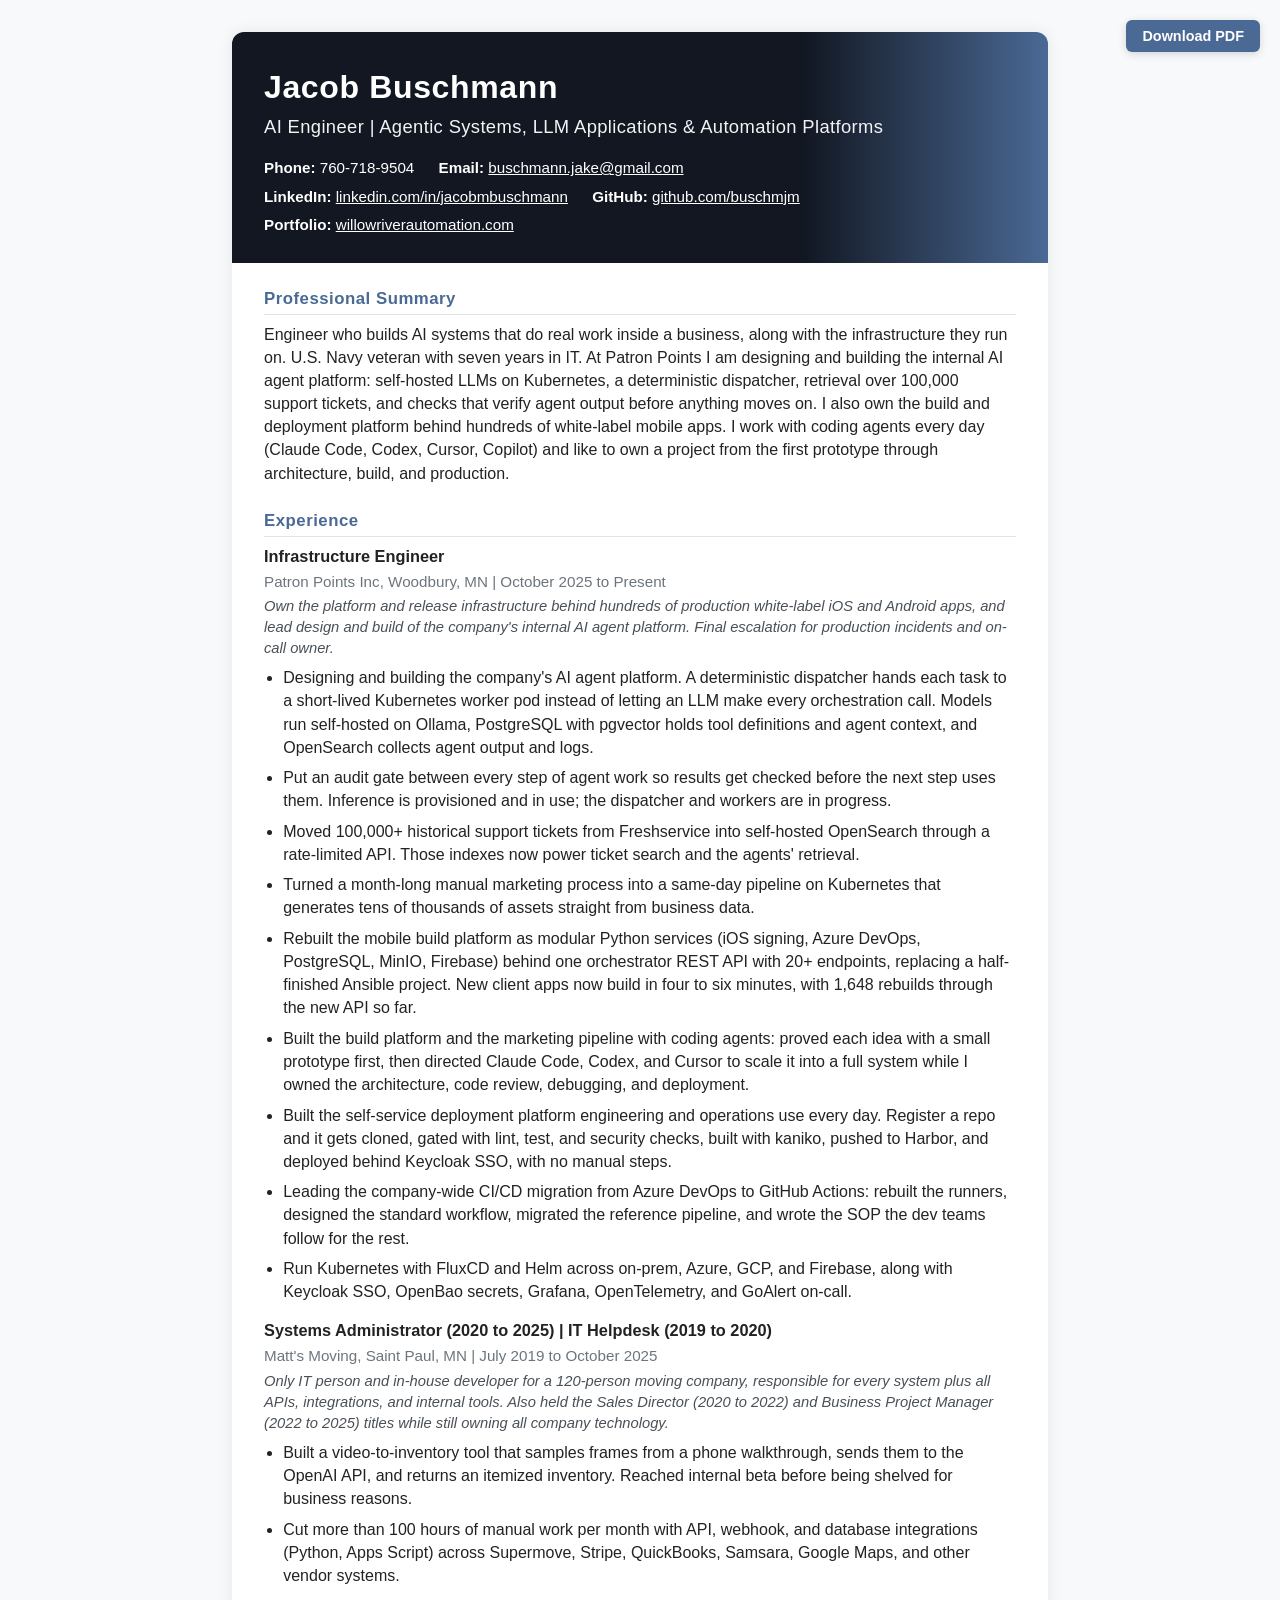
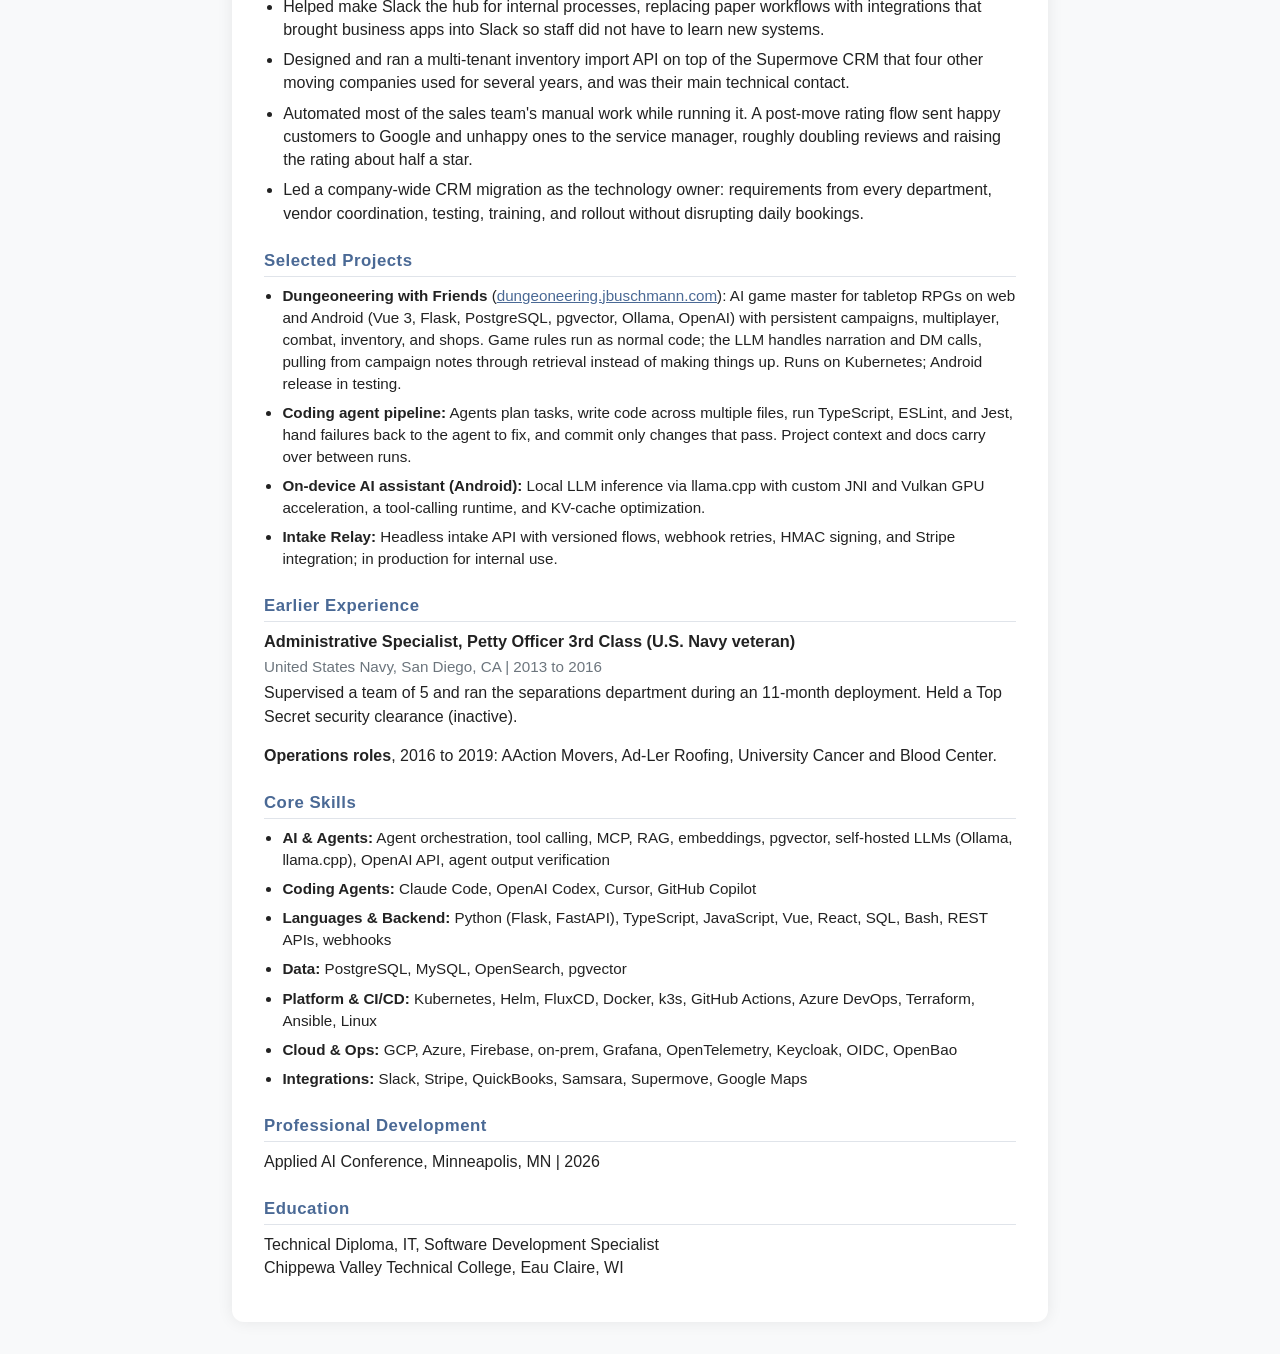
==== ai-engineering.html @ e33ad8b8 "Add 2026 Applied AI Conference to AI resume" ====
<!DOCTYPE html>
<html lang="en">
<head>
  <meta charset="UTF-8">
  <meta name="viewport" content="width=device-width, initial-scale=1.0">
  <title>Jacob Buschmann - AI Engineering Resume</title>
  <link rel="stylesheet" href="resume.css?v=3">
</head>
<body data-resume="ai">
  <div class="print-actions">
    <button type="button" class="print-btn" id="print-menu-toggle" aria-expanded="false" aria-haspopup="true" aria-controls="print-menu">Download PDF</button>
    <div class="print-menu" id="print-menu" hidden role="menu" aria-labelledby="print-menu-toggle">
      <p class="print-menu-title">Save as PDF (ATS, single column)</p>
      <button type="button" class="print-menu-item" role="menuitem" data-download="devops"><strong>DevOps / Platform Engineer</strong><span>Kubernetes, GitOps, CI/CD, identity, and reliability first.</span></button>
      <button type="button" class="print-menu-item" role="menuitem" data-download="ai"><strong>AI Engineer</strong><span>This page. Agentic systems, AI automation, and AI platform work first.</span></button>
    </div>
  </div>
  <div class="resume-wrapper">
    <header class="resume-header">
      <h1>Jacob Buschmann</h1>
      <h2>AI Engineer | Agentic Systems, LLM Applications &amp; Automation Platforms</h2>
      <div class="contact">
        <span><strong>Phone:</strong> 760-718-9504</span>
        <span><strong>Email:</strong> <a href="mailto:buschmann.jake@gmail.com">buschmann.jake@gmail.com</a></span>
        <span><strong>LinkedIn:</strong> <a href="https://www.linkedin.com/in/jacobmbuschmann">linkedin.com/in/jacobmbuschmann</a></span>
        <span><strong>GitHub:</strong> <a href="https://github.com/buschmjm">github.com/buschmjm</a></span>
        <span><strong>Portfolio:</strong> <a href="https://willowriverautomation.com">willowriverautomation.com</a></span>
      </div>
    </header>
    <div class="resume-content">
      <h4 class="section-title">Professional Summary</h4>
      <p>Engineer who builds AI systems that do real work inside a business, along with the infrastructure they run on. U.S. Navy veteran with seven years in IT. At Patron Points I am designing and building the internal AI agent platform: self-hosted LLMs on Kubernetes, a deterministic dispatcher, retrieval over 100,000 support tickets, and checks that verify agent output before anything moves on. I also own the build and deployment platform behind hundreds of white-label mobile apps. I work with coding agents every day (Claude Code, Codex, Cursor, Copilot) and like to own a project from the first prototype through architecture, build, and production.</p>
      <h4 class="section-title">Experience</h4>
      <div class="job-block">
        <p class="job-title">Infrastructure Engineer</p>
        <p class="job-meta">Patron Points Inc, Woodbury, MN | October 2025 to Present</p>
        <p class="job-scope">Own the platform and release infrastructure behind hundreds of production white-label iOS and Android apps, and lead design and build of the company's internal AI agent platform. Final escalation for production incidents and on-call owner.</p>
        <ul>
          <li>Designing and building the company's AI agent platform. A deterministic dispatcher hands each task to a short-lived Kubernetes worker pod instead of letting an LLM make every orchestration call. Models run self-hosted on Ollama, PostgreSQL with pgvector holds tool definitions and agent context, and OpenSearch collects agent output and logs.</li>
          <li>Put an audit gate between every step of agent work so results get checked before the next step uses them. Inference is provisioned and in use; the dispatcher and workers are in progress.</li>
          <li>Moved 100,000+ historical support tickets from Freshservice into self-hosted OpenSearch through a rate-limited API. Those indexes now power ticket search and the agents' retrieval.</li>
          <li>Turned a month-long manual marketing process into a same-day pipeline on Kubernetes that generates tens of thousands of assets straight from business data.</li>
          <li>Rebuilt the mobile build platform as modular Python services (iOS signing, Azure DevOps, PostgreSQL, MinIO, Firebase) behind one orchestrator REST API with 20+ endpoints, replacing a half-finished Ansible project. New client apps now build in four to six minutes, with 1,648 rebuilds through the new API so far.</li>
          <li>Built the build platform and the marketing pipeline with coding agents: proved each idea with a small prototype first, then directed Claude Code, Codex, and Cursor to scale it into a full system while I owned the architecture, code review, debugging, and deployment.</li>
          <li>Built the self-service deployment platform engineering and operations use every day. Register a repo and it gets cloned, gated with lint, test, and security checks, built with kaniko, pushed to Harbor, and deployed behind Keycloak SSO, with no manual steps.</li>
          <li>Leading the company-wide CI/CD migration from Azure DevOps to GitHub Actions: rebuilt the runners, designed the standard workflow, migrated the reference pipeline, and wrote the SOP the dev teams follow for the rest.</li>
          <li>Run Kubernetes with FluxCD and Helm across on-prem, Azure, GCP, and Firebase, along with Keycloak SSO, OpenBao secrets, Grafana, OpenTelemetry, and GoAlert on-call.</li>
        </ul>
      </div>
      <div class="job-block">
        <p class="job-title">Systems Administrator (2020 to 2025) | IT Helpdesk (2019 to 2020)</p>
        <p class="job-meta">Matt's Moving, Saint Paul, MN | July 2019 to October 2025</p>
        <p class="job-scope">Only IT person and in-house developer for a 120-person moving company, responsible for every system plus all APIs, integrations, and internal tools. Also held the Sales Director (2020 to 2022) and Business Project Manager (2022 to 2025) titles while still owning all company technology.</p>
        <ul>
          <li>Built a video-to-inventory tool that samples frames from a phone walkthrough, sends them to the OpenAI API, and returns an itemized inventory. Reached internal beta before being shelved for business reasons.</li>
          <li>Cut more than 100 hours of manual work per month with API, webhook, and database integrations (Python, Apps Script) across Supermove, Stripe, QuickBooks, Samsara, Google Maps, and other vendor systems.</li>
          <li>Helped make Slack the hub for internal processes, replacing paper workflows with integrations that brought business apps into Slack so staff did not have to learn new systems.</li>
          <li>Designed and ran a multi-tenant inventory import API on top of the Supermove CRM that four other moving companies used for several years, and was their main technical contact.</li>
          <li>Automated most of the sales team's manual work while running it. A post-move rating flow sent happy customers to Google and unhappy ones to the service manager, roughly doubling reviews and raising the rating about half a star.</li>
          <li>Led a company-wide CRM migration as the technology owner: requirements from every department, vendor coordination, testing, training, and rollout without disrupting daily bookings.</li>
        </ul>
      </div>
      <h4 class="section-title">Selected Projects</h4>
      <ul class="skills-list">
        <li><strong>Dungeoneering with Friends</strong> (<a href="https://dungeoneering.jbuschmann.com">dungeoneering.jbuschmann.com</a>): AI game master for tabletop RPGs on web and Android (Vue 3, Flask, PostgreSQL, pgvector, Ollama, OpenAI) with persistent campaigns, multiplayer, combat, inventory, and shops. Game rules run as normal code; the LLM handles narration and DM calls, pulling from campaign notes through retrieval instead of making things up. Runs on Kubernetes; Android release in testing.</li>
        <li><strong>Coding agent pipeline:</strong> Agents plan tasks, write code across multiple files, run TypeScript, ESLint, and Jest, hand failures back to the agent to fix, and commit only changes that pass. Project context and docs carry over between runs.</li>
        <li><strong>On-device AI assistant (Android):</strong> Local LLM inference via llama.cpp with custom JNI and Vulkan GPU acceleration, a tool-calling runtime, and KV-cache optimization.</li>
        <li><strong>Intake Relay:</strong> Headless intake API with versioned flows, webhook retries, HMAC signing, and Stripe integration; in production for internal use.</li>
      </ul>
      <h4 class="section-title">Earlier Experience</h4>
      <div class="job-block">
        <p class="job-title">Administrative Specialist, Petty Officer 3rd Class (U.S. Navy veteran)</p>
        <p class="job-meta">United States Navy, San Diego, CA | 2013 to 2016</p>
        <p>Supervised a team of 5 and ran the separations department during an 11-month deployment. Held a Top Secret security clearance (inactive).</p>
      </div>
      <p><strong>Operations roles</strong>, 2016 to 2019: AAction Movers, Ad-Ler Roofing, University Cancer and Blood Center.</p>
      <h4 class="section-title">Core Skills</h4>
      <ul class="skills-list">
        <li><strong>AI &amp; Agents:</strong> Agent orchestration, tool calling, MCP, RAG, embeddings, pgvector, self-hosted LLMs (Ollama, llama.cpp), OpenAI API, agent output verification</li>
        <li><strong>Coding Agents:</strong> Claude Code, OpenAI Codex, Cursor, GitHub Copilot</li>
        <li><strong>Languages &amp; Backend:</strong> Python (Flask, FastAPI), TypeScript, JavaScript, Vue, React, SQL, Bash, REST APIs, webhooks</li>
        <li><strong>Data:</strong> PostgreSQL, MySQL, OpenSearch, pgvector</li>
        <li><strong>Platform &amp; CI/CD:</strong> Kubernetes, Helm, FluxCD, Docker, k3s, GitHub Actions, Azure DevOps, Terraform, Ansible, Linux</li>
        <li><strong>Cloud &amp; Ops:</strong> GCP, Azure, Firebase, on-prem, Grafana, OpenTelemetry, Keycloak, OIDC, OpenBao</li>
        <li><strong>Integrations:</strong> Slack, Stripe, QuickBooks, Samsara, Supermove, Google Maps</li>
      </ul>
      <h4 class="section-title">Professional Development</h4>
      <p>Applied AI Conference, Minneapolis, MN | 2026</p>
      <h4 class="section-title">Education</h4>
      <p>Technical Diploma, IT, Software Development Specialist<br>Chippewa Valley Technical College, Eau Claire, WI</p>
    </div>
  </div>
  <script src="print.js?v=3"></script>
</body>
</html>
---- resume.css ----
/* Shared styles for the two single-column ATS resumes: index.html (DevOps) and ai-engineering.html */

:root {
  --accent: #4a6995;
  --text: #222;
  --muted: #6c757d;
  --border: #e0e4ea;
  --header-dark: #121722;
  --font-sans: "Segoe UI", Calibri, Arial, Helvetica, sans-serif;
}

*,
*::before,
*::after {
  box-sizing: border-box;
}

body {
  margin: 0;
  background-color: #f8f9fa;
  font-family: var(--font-sans);
  font-size: 1rem;
  line-height: 1.45;
  color: var(--text);
}

a {
  color: var(--accent);
}

a:hover {
  color: #3a5580;
}

p {
  margin: 0 0 0.65rem;
  orphans: 2;
  widows: 2;
}

ul {
  margin: 0 0 1rem;
  padding-left: 1.2rem;
}

.resume-wrapper {
  max-width: 8.5in;
  margin: 2rem auto;
  background: #fff;
  box-shadow: 0 0 16px rgba(0, 0, 0, 0.08);
  border-radius: 12px;
  overflow: hidden;
}

/* Header (screen) */
.resume-header {
  background: linear-gradient(90deg, var(--header-dark) 70%, var(--accent) 100%);
  color: #fff;
  padding: 2rem 2rem 1.35rem;
}

.resume-header h1 {
  margin: 0 0 0.2rem;
  font-size: 2rem;
  font-weight: 700;
  letter-spacing: 0.02em;
}

.resume-header h2 {
  margin: 0;
  font-size: 1.15rem;
  font-weight: 400;
  letter-spacing: 0.02em;
  opacity: 0.95;
}

.resume-header .contact {
  margin-top: 1rem;
  font-size: 0.95rem;
  line-height: 1.6;
}

.resume-header .contact span {
  display: inline-block;
  margin-right: 1.25rem;
  margin-bottom: 0.25rem;
}

.resume-header a {
  color: #fff;
  text-decoration: underline;
}

/* Single column body */
.resume-content {
  padding: 1.5rem 2rem 2rem;
}

/* Sections */
.section-title {
  color: var(--accent);
  font-size: 1.05rem;
  font-weight: 700;
  margin: 1.5rem 0 0.5rem;
  letter-spacing: 0.03em;
  border-bottom: 1.5px solid var(--border);
  padding-bottom: 0.15rem;
  break-after: avoid;
  page-break-after: avoid;
}

.resume-content > .section-title:first-child {
  margin-top: 0;
}

.skills-list {
  font-size: 0.95rem;
  margin-bottom: 1rem;
  padding-left: 1.15rem;
}

.skills-list li {
  margin-bottom: 0.35rem;
}

.resume-content li {
  margin-bottom: 0.45rem;
}

/* Long jobs may split across pages; single bullets and short blocks stay whole */
.job-block {
  margin-bottom: 1rem;
}

.job-block li,
.job-block p {
  break-inside: avoid;
  page-break-inside: avoid;
}

.job-title,
.job-meta,
.job-scope {
  break-after: avoid;
  page-break-after: avoid;
}

.job-title {
  font-weight: 600;
  font-size: 1.02rem;
  margin: 0;
}

.job-meta {
  color: var(--muted);
  font-size: 0.95rem;
  margin: 0.15rem 0 0.2rem;
}

.job-scope {
  color: #495057;
  font-size: 0.92rem;
  font-style: italic;
  margin: 0 0 0.4rem;
}

/* Download button + menu */
.print-actions {
  position: fixed;
  top: 1.25rem;
  right: 1.25rem;
  z-index: 9999;
  display: flex;
  flex-direction: column;
  align-items: flex-end;
}

.print-btn {
  font-family: var(--font-sans);
  font-size: 0.9rem;
  font-weight: 600;
  padding: 0.5rem 1rem;
  border: none;
  border-radius: 6px;
  cursor: pointer;
  background: var(--accent);
  color: #fff;
  box-shadow: 0 2px 8px rgba(0, 0, 0, 0.15);
}

.print-btn:hover {
  background: #3a5580;
}

.print-menu {
  margin-top: 0.5rem;
  min-width: 17rem;
  max-width: 20rem;
  padding: 0.5rem;
  background: #fff;
  border: 1px solid var(--border);
  border-radius: 8px;
  box-shadow: 0 8px 24px rgba(0, 0, 0, 0.12);
}

.print-menu[hidden] {
  display: none;
}

.print-menu-title {
  margin: 0.25rem 0.5rem 0.35rem;
  font-size: 0.72rem;
  font-weight: 600;
  text-transform: uppercase;
  letter-spacing: 0.06em;
  color: var(--muted);
}

.print-menu-item {
  display: block;
  width: 100%;
  text-align: left;
  font-family: var(--font-sans);
  font-size: 0.88rem;
  line-height: 1.35;
  padding: 0.55rem 0.65rem;
  border: none;
  border-radius: 6px;
  cursor: pointer;
  background: transparent;
  color: var(--text);
}

.print-menu-item:hover {
  background: #f4f6fa;
}

.print-menu-item strong {
  display: block;
  font-weight: 600;
  margin-bottom: 0.15rem;
}

.print-menu-item span {
  display: block;
  font-size: 0.8rem;
  color: var(--muted);
  font-weight: 400;
}

@media (max-width: 900px) {
  /* Keep the card off the screen edges and line the header up with the body text */
  .resume-wrapper {
    margin: 1rem;
    border-radius: 10px;
  }

  .resume-header {
    padding: 1.5rem 1.25rem 1.25rem;
  }

  .resume-header h1 {
    font-size: 1.7rem;
  }

  .resume-header h2 {
    font-size: 1.05rem;
  }

  .resume-content {
    padding: 1.25rem 1.25rem 1.5rem;
  }

  .print-actions {
    position: static;
    align-items: stretch;
    width: 100%;
    padding: 1rem;
    background: #fff;
    border-bottom: 1px solid var(--border);
  }

  .print-btn {
    width: 100%;
  }

  .print-menu {
    min-width: 100%;
    max-width: none;
  }
}

/* Print / PDF: flat header, no background graphics needed */
@media print {
  @page {
    size: letter;
    margin: 0.6in;
  }

  .print-actions,
  .print-menu {
    display: none !important;
  }

  body {
    background: #fff !important;
    margin: 0;
    font-family: var(--font-sans);
    font-size: 10.5pt;
    line-height: 1.12;
    color: #000;
  }

  .resume-wrapper {
    max-width: none;
    margin: 0;
    padding: 0;
    box-shadow: none;
    border-radius: 0;
    overflow: visible;
  }

  .resume-header {
    background: #fff !important;
    color: #000 !important;
    padding: 0 0 10pt !important;
    border-bottom: 2pt solid var(--header-dark);
    -webkit-print-color-adjust: economy;
    print-color-adjust: economy;
  }

  .resume-header h1 {
    font-size: 20pt;
    color: var(--header-dark);
  }

  .resume-header h2 {
    font-size: 12pt;
    color: var(--accent);
    opacity: 1;
  }

  .resume-header .contact {
    font-size: 9.5pt;
    margin-top: 6pt;
  }

  .resume-header a {
    color: #1a4a7a !important;
    text-decoration: underline !important;
  }

  .resume-content {
    padding: 8pt 0 0 !important;
  }

  .section-title {
    font-size: 11pt;
    margin-top: 10pt;
    margin-bottom: 4pt;
    color: var(--header-dark);
    border-bottom-color: #ccc;
    break-after: avoid;
  }

  .job-title {
    font-size: 10.5pt;
  }

  .job-meta,
  .job-scope {
    font-size: 9.5pt;
  }

  .skills-list,
  .resume-content li {
    font-size: 10pt;
  }

  .job-block {
    margin-bottom: 8pt;
  }

  a {
    color: #1a4a7a;
    text-decoration: underline;
  }

  a[href^="http"]:after,
  a[href^="mailto"]:after {
    content: none;
  }
}
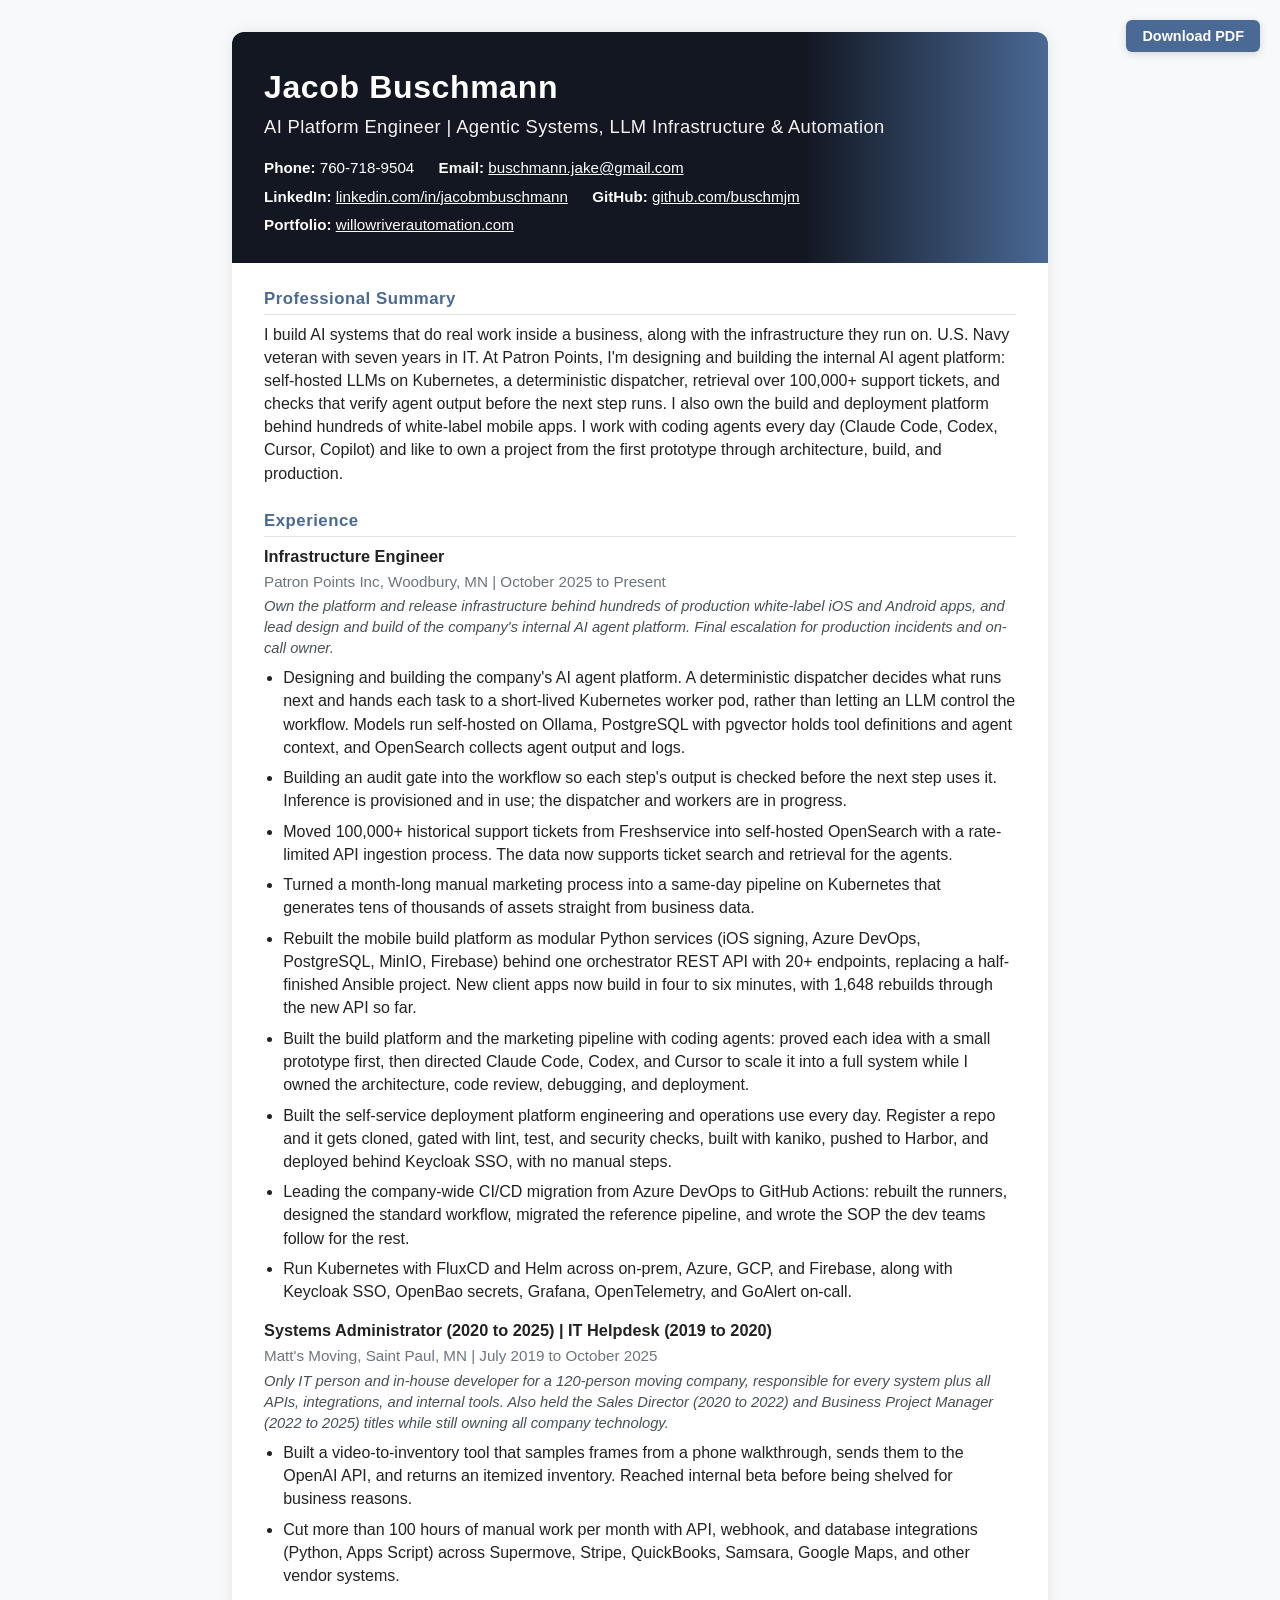
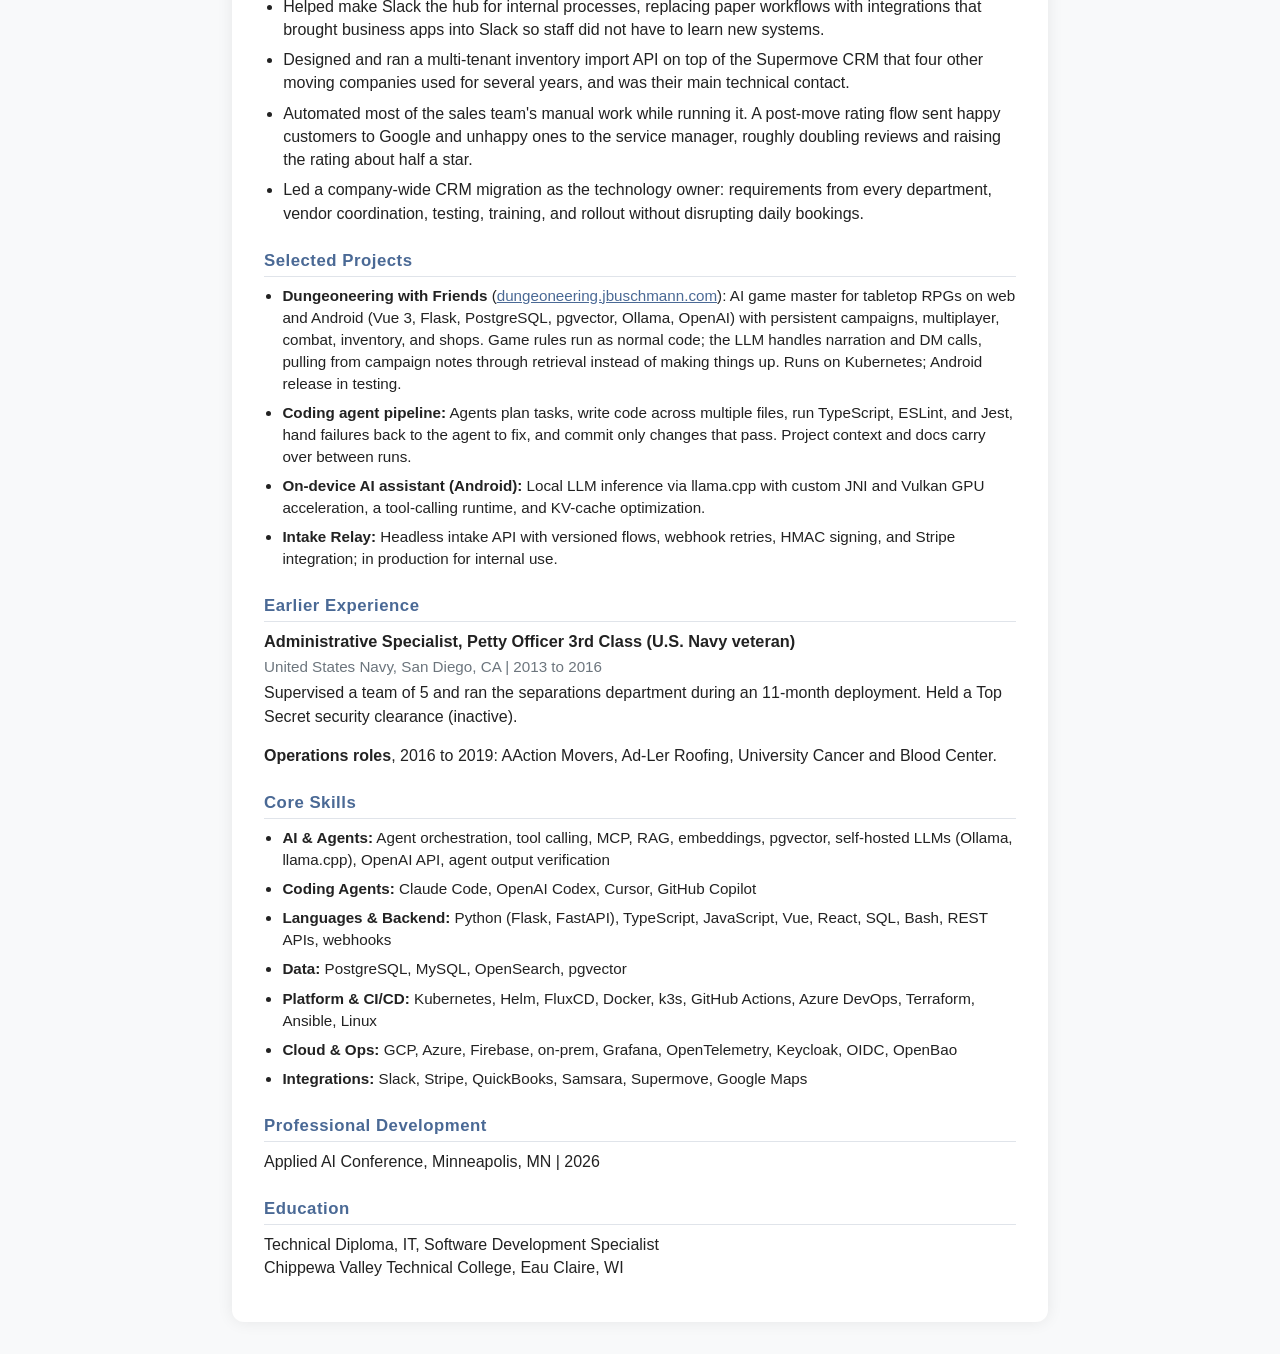
==== commit 96878682: "Refine AI platform resume positioning and experience" ====
--- a/ai-engineering.html
+++ b/ai-engineering.html
@@ -18,7 +18,7 @@
   <div class="resume-wrapper">
     <header class="resume-header">
       <h1>Jacob Buschmann</h1>
-      <h2>AI Engineer | Agentic Systems, LLM Applications &amp; Automation Platforms</h2>
+      <h2>AI Platform Engineer | Agentic Systems, LLM Infrastructure &amp; Automation</h2>
       <div class="contact">
         <span><strong>Phone:</strong> 760-718-9504</span>
         <span><strong>Email:</strong> <a href="mailto:buschmann.jake@gmail.com">buschmann.jake@gmail.com</a></span>
@@ -29,16 +29,16 @@
     </header>
     <div class="resume-content">
       <h4 class="section-title">Professional Summary</h4>
-      <p>Engineer who builds AI systems that do real work inside a business, along with the infrastructure they run on. U.S. Navy veteran with seven years in IT. At Patron Points I am designing and building the internal AI agent platform: self-hosted LLMs on Kubernetes, a deterministic dispatcher, retrieval over 100,000 support tickets, and checks that verify agent output before anything moves on. I also own the build and deployment platform behind hundreds of white-label mobile apps. I work with coding agents every day (Claude Code, Codex, Cursor, Copilot) and like to own a project from the first prototype through architecture, build, and production.</p>
+      <p>I build AI systems that do real work inside a business, along with the infrastructure they run on. U.S. Navy veteran with seven years in IT. At Patron Points, I'm designing and building the internal AI agent platform: self-hosted LLMs on Kubernetes, a deterministic dispatcher, retrieval over 100,000+ support tickets, and checks that verify agent output before the next step runs. I also own the build and deployment platform behind hundreds of white-label mobile apps. I work with coding agents every day (Claude Code, Codex, Cursor, Copilot) and like to own a project from the first prototype through architecture, build, and production.</p>
       <h4 class="section-title">Experience</h4>
       <div class="job-block">
         <p class="job-title">Infrastructure Engineer</p>
         <p class="job-meta">Patron Points Inc, Woodbury, MN | October 2025 to Present</p>
         <p class="job-scope">Own the platform and release infrastructure behind hundreds of production white-label iOS and Android apps, and lead design and build of the company's internal AI agent platform. Final escalation for production incidents and on-call owner.</p>
         <ul>
-          <li>Designing and building the company's AI agent platform. A deterministic dispatcher hands each task to a short-lived Kubernetes worker pod instead of letting an LLM make every orchestration call. Models run self-hosted on Ollama, PostgreSQL with pgvector holds tool definitions and agent context, and OpenSearch collects agent output and logs.</li>
-          <li>Put an audit gate between every step of agent work so results get checked before the next step uses them. Inference is provisioned and in use; the dispatcher and workers are in progress.</li>
-          <li>Moved 100,000+ historical support tickets from Freshservice into self-hosted OpenSearch through a rate-limited API. Those indexes now power ticket search and the agents' retrieval.</li>
+          <li>Designing and building the company's AI agent platform. A deterministic dispatcher decides what runs next and hands each task to a short-lived Kubernetes worker pod, rather than letting an LLM control the workflow. Models run self-hosted on Ollama, PostgreSQL with pgvector holds tool definitions and agent context, and OpenSearch collects agent output and logs.</li>
+          <li>Building an audit gate into the workflow so each step's output is checked before the next step uses it. Inference is provisioned and in use; the dispatcher and workers are in progress.</li>
+          <li>Moved 100,000+ historical support tickets from Freshservice into self-hosted OpenSearch with a rate-limited API ingestion process. The data now supports ticket search and retrieval for the agents.</li>
           <li>Turned a month-long manual marketing process into a same-day pipeline on Kubernetes that generates tens of thousands of assets straight from business data.</li>
           <li>Rebuilt the mobile build platform as modular Python services (iOS signing, Azure DevOps, PostgreSQL, MinIO, Firebase) behind one orchestrator REST API with 20+ endpoints, replacing a half-finished Ansible project. New client apps now build in four to six minutes, with 1,648 rebuilds through the new API so far.</li>
           <li>Built the build platform and the marketing pipeline with coding agents: proved each idea with a small prototype first, then directed Claude Code, Codex, and Cursor to scale it into a full system while I owned the architecture, code review, debugging, and deployment.</li>
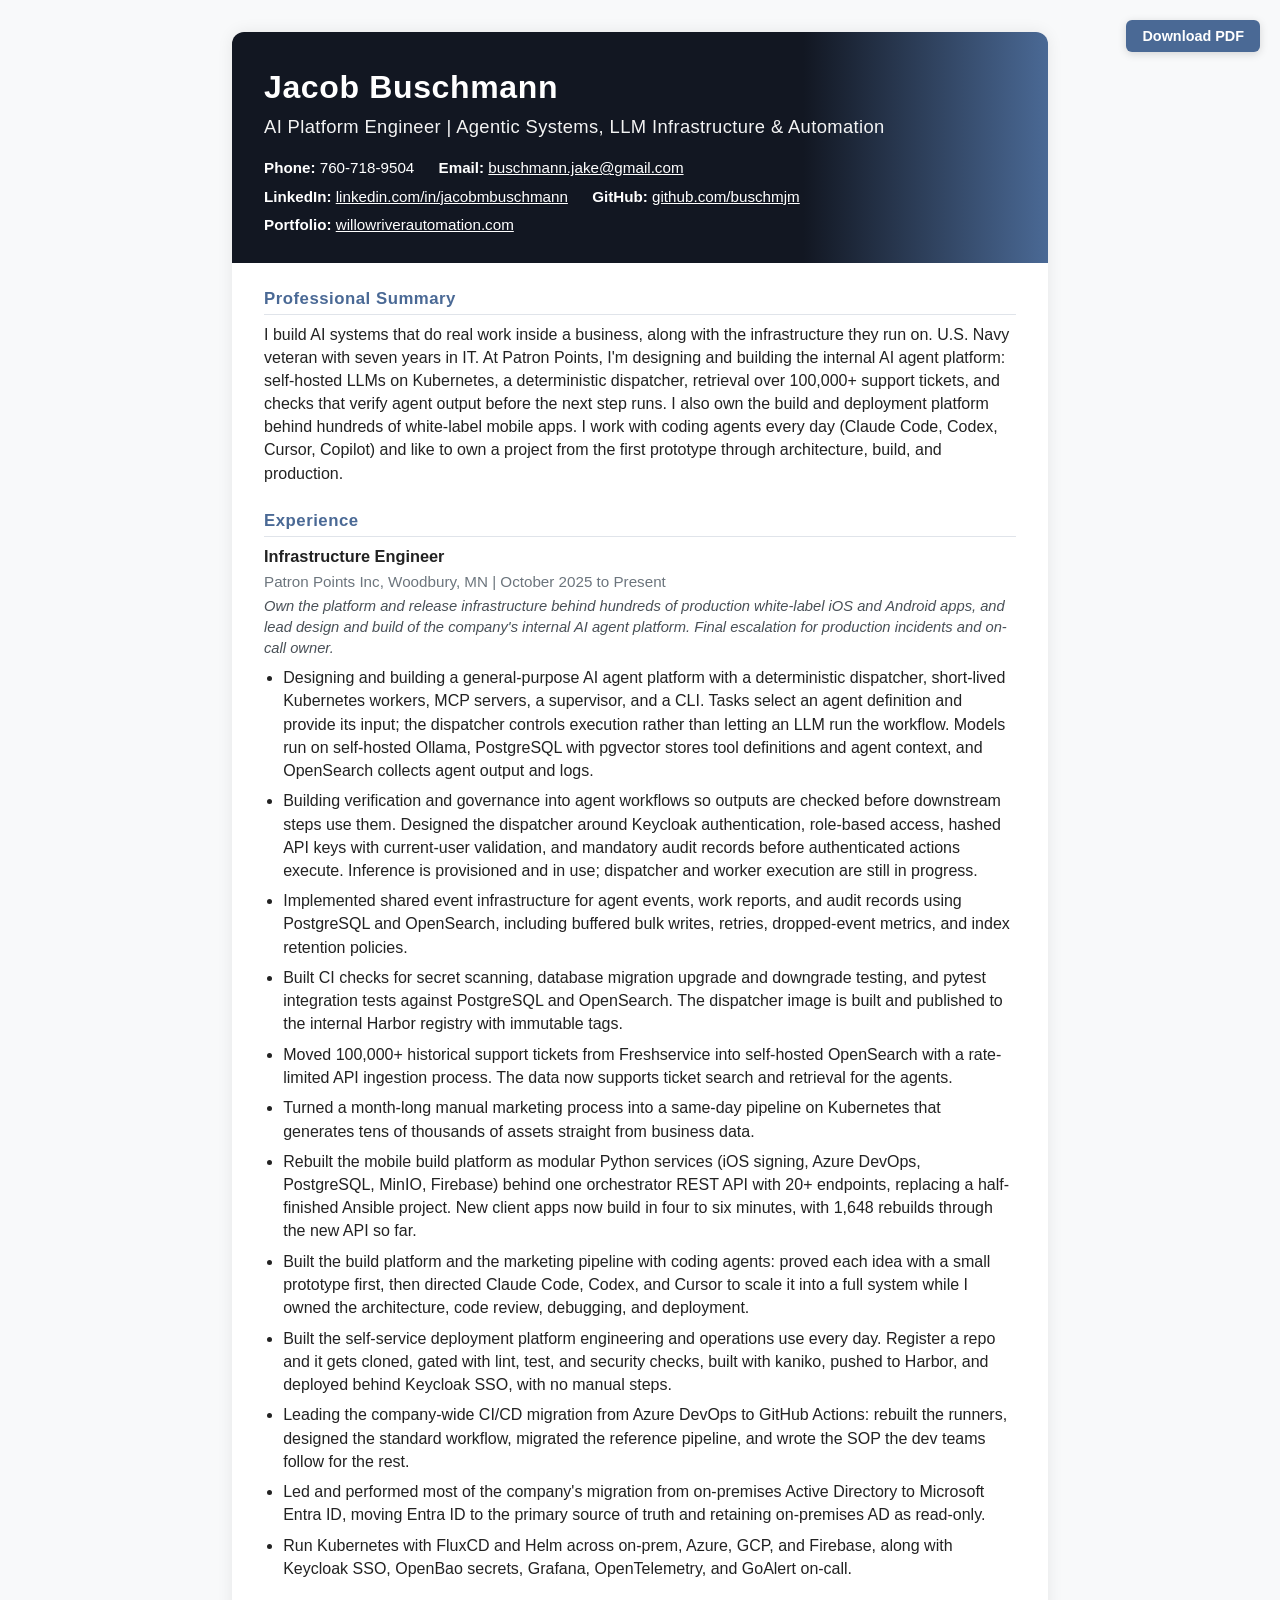
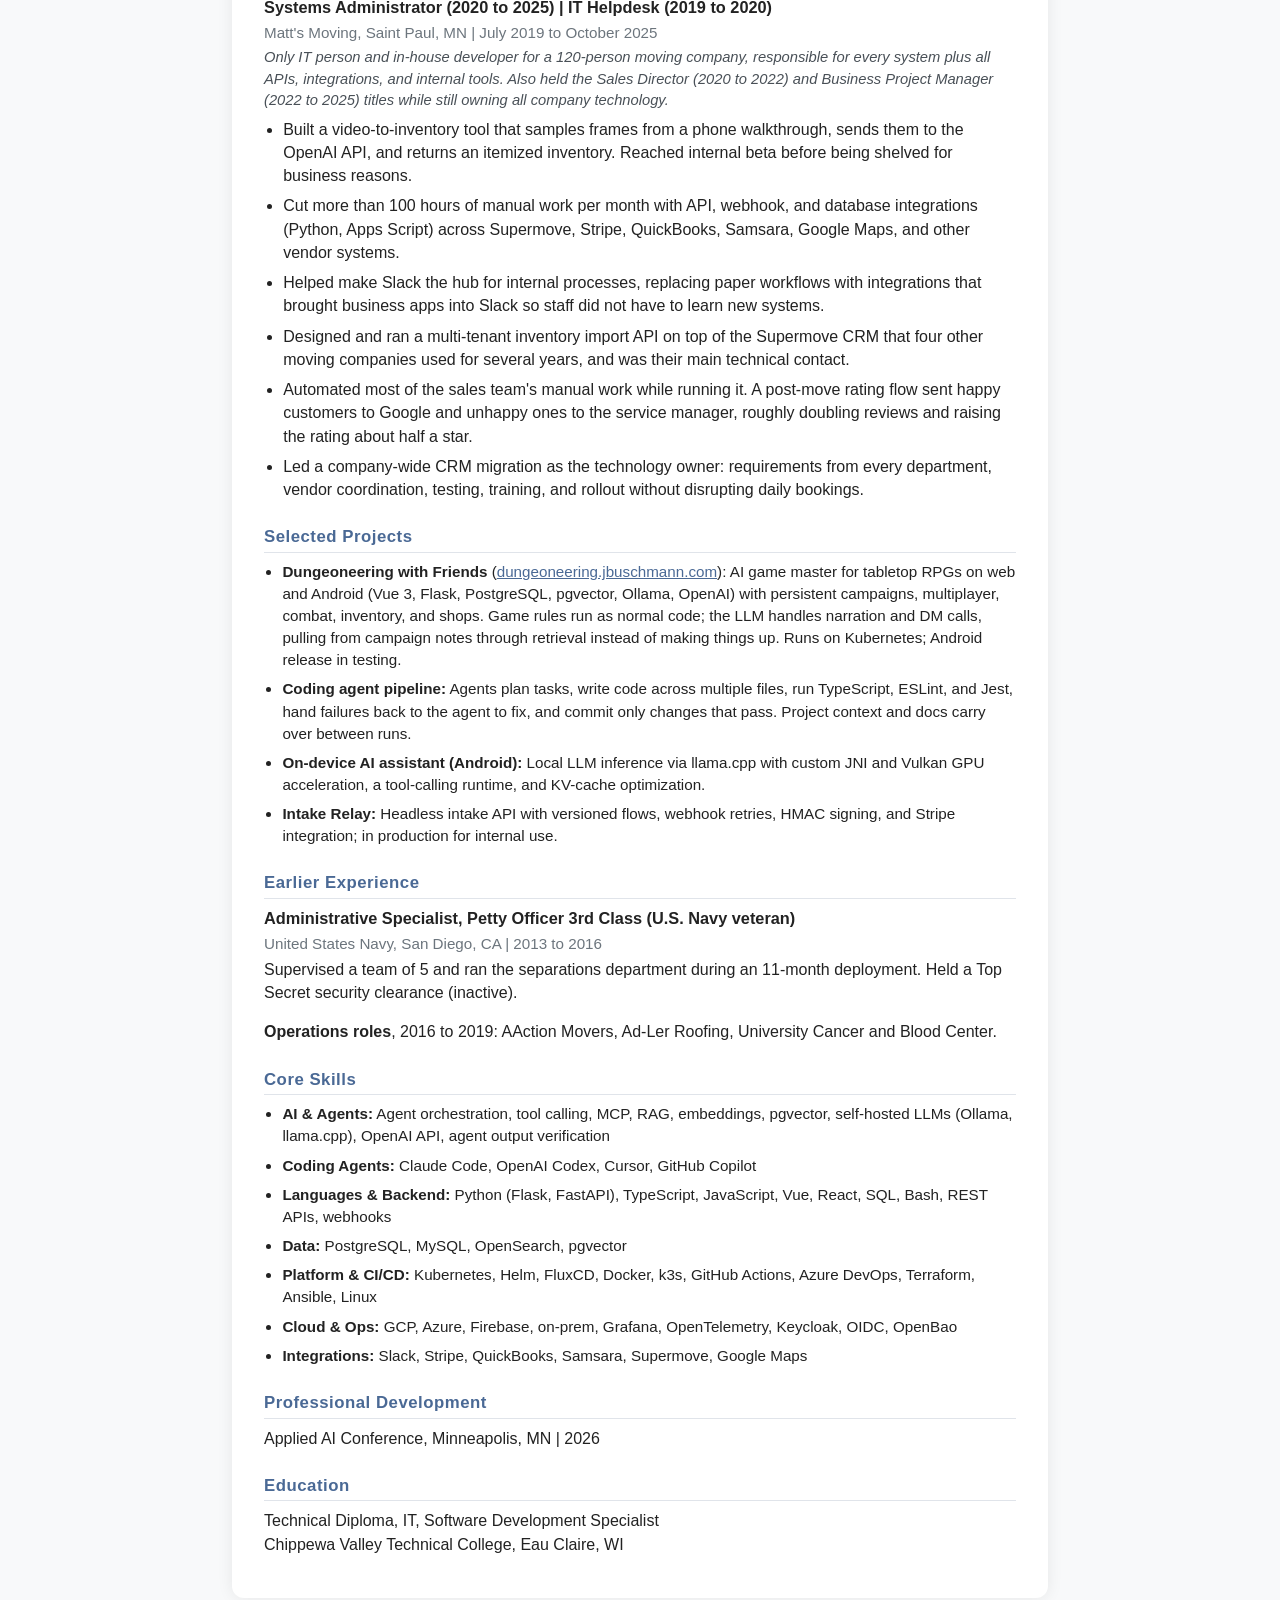
==== commit 2210d26c: "Strengthen AI platform resume and add Entra migration" ====
--- a/ai-engineering.html
+++ b/ai-engineering.html
@@ -36,14 +36,17 @@
         <p class="job-meta">Patron Points Inc, Woodbury, MN | October 2025 to Present</p>
         <p class="job-scope">Own the platform and release infrastructure behind hundreds of production white-label iOS and Android apps, and lead design and build of the company's internal AI agent platform. Final escalation for production incidents and on-call owner.</p>
         <ul>
-          <li>Designing and building the company's AI agent platform. A deterministic dispatcher decides what runs next and hands each task to a short-lived Kubernetes worker pod, rather than letting an LLM control the workflow. Models run self-hosted on Ollama, PostgreSQL with pgvector holds tool definitions and agent context, and OpenSearch collects agent output and logs.</li>
-          <li>Building an audit gate into the workflow so each step's output is checked before the next step uses it. Inference is provisioned and in use; the dispatcher and workers are in progress.</li>
+          <li>Designing and building a general-purpose AI agent platform with a deterministic dispatcher, short-lived Kubernetes workers, MCP servers, a supervisor, and a CLI. Tasks select an agent definition and provide its input; the dispatcher controls execution rather than letting an LLM run the workflow. Models run on self-hosted Ollama, PostgreSQL with pgvector stores tool definitions and agent context, and OpenSearch collects agent output and logs.</li>
+          <li>Building verification and governance into agent workflows so outputs are checked before downstream steps use them. Designed the dispatcher around Keycloak authentication, role-based access, hashed API keys with current-user validation, and mandatory audit records before authenticated actions execute. Inference is provisioned and in use; dispatcher and worker execution are still in progress.</li>
+          <li>Implemented shared event infrastructure for agent events, work reports, and audit records using PostgreSQL and OpenSearch, including buffered bulk writes, retries, dropped-event metrics, and index retention policies.</li>
+          <li>Built CI checks for secret scanning, database migration upgrade and downgrade testing, and pytest integration tests against PostgreSQL and OpenSearch. The dispatcher image is built and published to the internal Harbor registry with immutable tags.</li>
           <li>Moved 100,000+ historical support tickets from Freshservice into self-hosted OpenSearch with a rate-limited API ingestion process. The data now supports ticket search and retrieval for the agents.</li>
           <li>Turned a month-long manual marketing process into a same-day pipeline on Kubernetes that generates tens of thousands of assets straight from business data.</li>
           <li>Rebuilt the mobile build platform as modular Python services (iOS signing, Azure DevOps, PostgreSQL, MinIO, Firebase) behind one orchestrator REST API with 20+ endpoints, replacing a half-finished Ansible project. New client apps now build in four to six minutes, with 1,648 rebuilds through the new API so far.</li>
           <li>Built the build platform and the marketing pipeline with coding agents: proved each idea with a small prototype first, then directed Claude Code, Codex, and Cursor to scale it into a full system while I owned the architecture, code review, debugging, and deployment.</li>
           <li>Built the self-service deployment platform engineering and operations use every day. Register a repo and it gets cloned, gated with lint, test, and security checks, built with kaniko, pushed to Harbor, and deployed behind Keycloak SSO, with no manual steps.</li>
           <li>Leading the company-wide CI/CD migration from Azure DevOps to GitHub Actions: rebuilt the runners, designed the standard workflow, migrated the reference pipeline, and wrote the SOP the dev teams follow for the rest.</li>
+          <li>Led and performed most of the company's migration from on-premises Active Directory to Microsoft Entra ID, moving Entra ID to the primary source of truth and retaining on-premises AD as read-only.</li>
           <li>Run Kubernetes with FluxCD and Helm across on-prem, Azure, GCP, and Firebase, along with Keycloak SSO, OpenBao secrets, Grafana, OpenTelemetry, and GoAlert on-call.</li>
         </ul>
       </div>
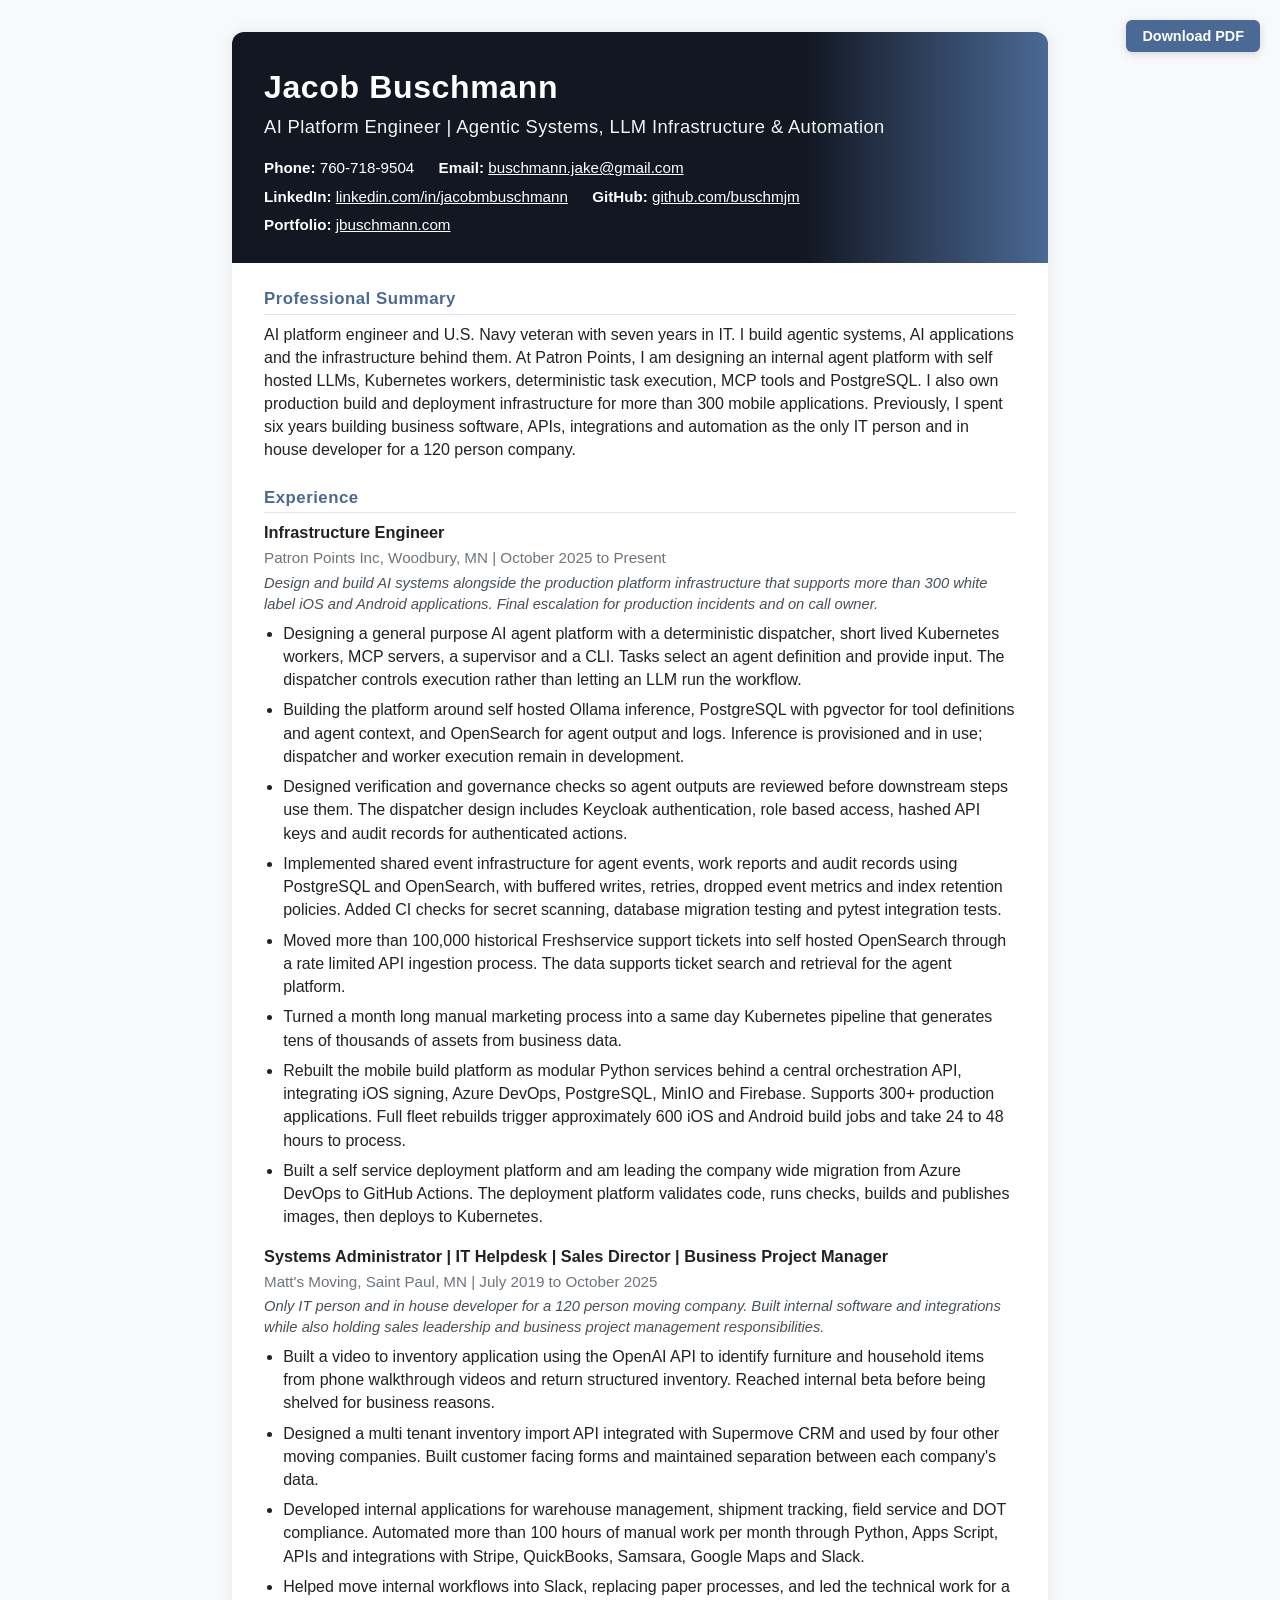
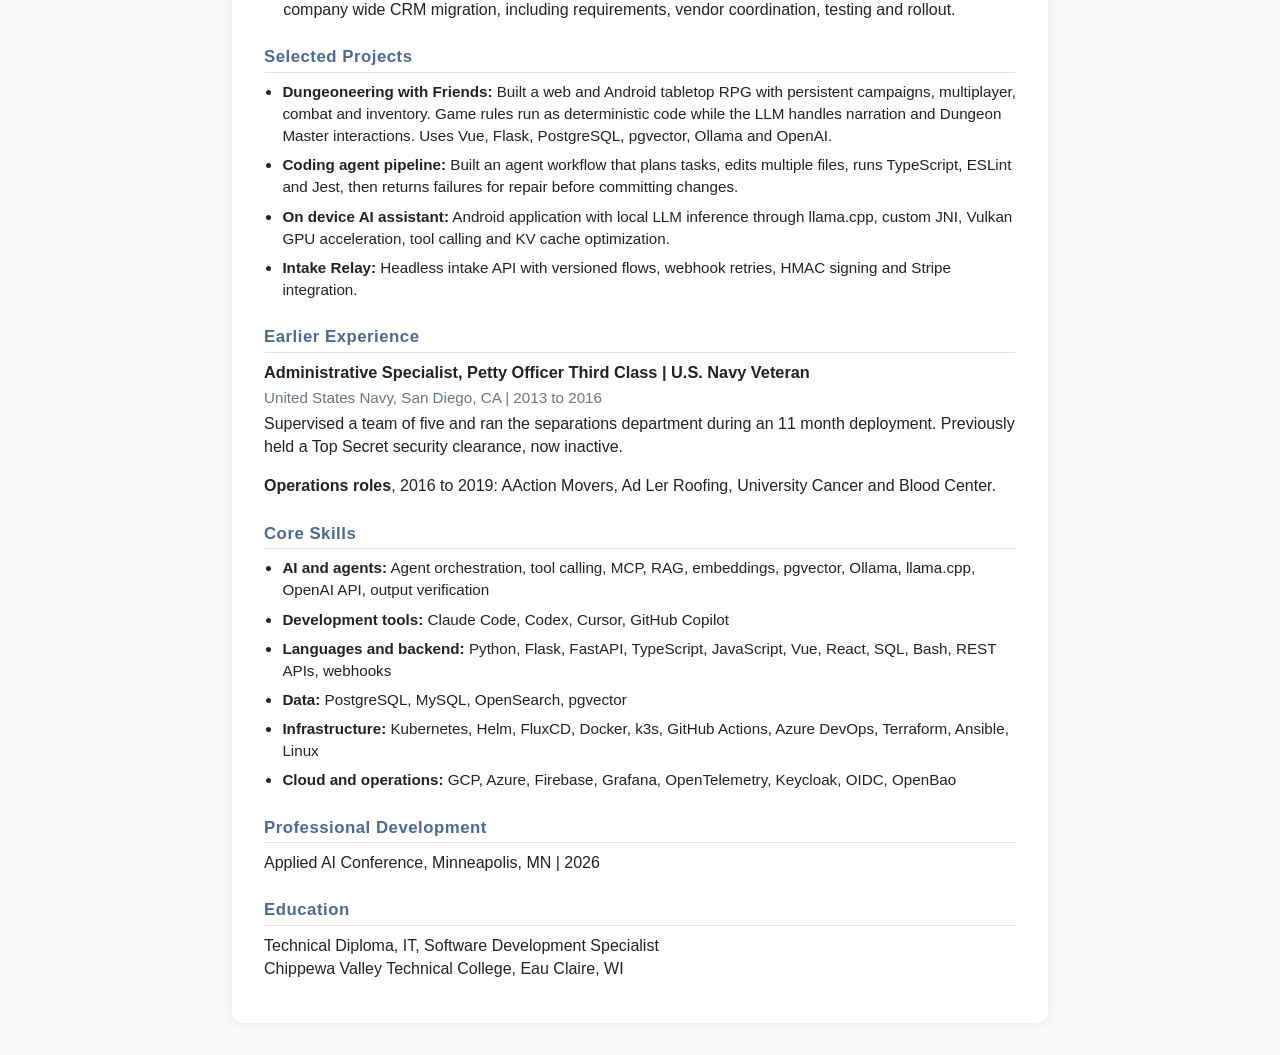
==== commit 08f52bc1: "Refresh ai-engineering.html for focused two page resumes" ====
--- a/ai-engineering.html
+++ b/ai-engineering.html
@@ -3,16 +3,16 @@
 <head>
   <meta charset="UTF-8">
   <meta name="viewport" content="width=device-width, initial-scale=1.0">
-  <title>Jacob Buschmann - AI Engineering Resume</title>
-  <link rel="stylesheet" href="resume.css?v=3">
+  <title>Jacob Buschmann - AI Platform Engineering Resume</title>
+  <link rel="stylesheet" href="resume.css?v=4">
 </head>
 <body data-resume="ai">
   <div class="print-actions">
     <button type="button" class="print-btn" id="print-menu-toggle" aria-expanded="false" aria-haspopup="true" aria-controls="print-menu">Download PDF</button>
     <div class="print-menu" id="print-menu" hidden role="menu" aria-labelledby="print-menu-toggle">
       <p class="print-menu-title">Save as PDF (ATS, single column)</p>
-      <button type="button" class="print-menu-item" role="menuitem" data-download="devops"><strong>DevOps / Platform Engineer</strong><span>Kubernetes, GitOps, CI/CD, identity, and reliability first.</span></button>
-      <button type="button" class="print-menu-item" role="menuitem" data-download="ai"><strong>AI Engineer</strong><span>This page. Agentic systems, AI automation, and AI platform work first.</span></button>
+      <button type="button" class="print-menu-item" role="menuitem" data-download="devops"><strong>Platform Engineer</strong><span>Kubernetes, CI/CD, internal platforms and reliability first.</span></button>
+      <button type="button" class="print-menu-item" role="menuitem" data-download="ai"><strong>AI Platform Engineer</strong><span>This page. Agentic systems, AI applications and LLM infrastructure first.</span></button>
     </div>
   </div>
   <div class="resume-wrapper">
@@ -24,75 +24,75 @@
         <span><strong>Email:</strong> <a href="mailto:buschmann.jake@gmail.com">buschmann.jake@gmail.com</a></span>
         <span><strong>LinkedIn:</strong> <a href="https://www.linkedin.com/in/jacobmbuschmann">linkedin.com/in/jacobmbuschmann</a></span>
         <span><strong>GitHub:</strong> <a href="https://github.com/buschmjm">github.com/buschmjm</a></span>
-        <span><strong>Portfolio:</strong> <a href="https://willowriverautomation.com">willowriverautomation.com</a></span>
+        <span><strong>Portfolio:</strong> <a href="https://jbuschmann.com">jbuschmann.com</a></span>
       </div>
     </header>
     <div class="resume-content">
       <h4 class="section-title">Professional Summary</h4>
-      <p>I build AI systems that do real work inside a business, along with the infrastructure they run on. U.S. Navy veteran with seven years in IT. At Patron Points, I'm designing and building the internal AI agent platform: self-hosted LLMs on Kubernetes, a deterministic dispatcher, retrieval over 100,000+ support tickets, and checks that verify agent output before the next step runs. I also own the build and deployment platform behind hundreds of white-label mobile apps. I work with coding agents every day (Claude Code, Codex, Cursor, Copilot) and like to own a project from the first prototype through architecture, build, and production.</p>
+      <p>AI platform engineer and U.S. Navy veteran with seven years in IT. I build agentic systems, AI applications and the infrastructure behind them. At Patron Points, I am designing an internal agent platform with self hosted LLMs, Kubernetes workers, deterministic task execution, MCP tools and PostgreSQL. I also own production build and deployment infrastructure for more than 300 mobile applications. Previously, I spent six years building business software, APIs, integrations and automation as the only IT person and in house developer for a 120 person company.</p>
+
       <h4 class="section-title">Experience</h4>
       <div class="job-block">
         <p class="job-title">Infrastructure Engineer</p>
         <p class="job-meta">Patron Points Inc, Woodbury, MN | October 2025 to Present</p>
-        <p class="job-scope">Own the platform and release infrastructure behind hundreds of production white-label iOS and Android apps, and lead design and build of the company's internal AI agent platform. Final escalation for production incidents and on-call owner.</p>
+        <p class="job-scope">Design and build AI systems alongside the production platform infrastructure that supports more than 300 white label iOS and Android applications. Final escalation for production incidents and on call owner.</p>
         <ul>
-          <li>Designing and building a general-purpose AI agent platform with a deterministic dispatcher, short-lived Kubernetes workers, MCP servers, a supervisor, and a CLI. Tasks select an agent definition and provide its input; the dispatcher controls execution rather than letting an LLM run the workflow. Models run on self-hosted Ollama, PostgreSQL with pgvector stores tool definitions and agent context, and OpenSearch collects agent output and logs.</li>
-          <li>Building verification and governance into agent workflows so outputs are checked before downstream steps use them. Designed the dispatcher around Keycloak authentication, role-based access, hashed API keys with current-user validation, and mandatory audit records before authenticated actions execute. Inference is provisioned and in use; dispatcher and worker execution are still in progress.</li>
-          <li>Implemented shared event infrastructure for agent events, work reports, and audit records using PostgreSQL and OpenSearch, including buffered bulk writes, retries, dropped-event metrics, and index retention policies.</li>
-          <li>Built CI checks for secret scanning, database migration upgrade and downgrade testing, and pytest integration tests against PostgreSQL and OpenSearch. The dispatcher image is built and published to the internal Harbor registry with immutable tags.</li>
-          <li>Moved 100,000+ historical support tickets from Freshservice into self-hosted OpenSearch with a rate-limited API ingestion process. The data now supports ticket search and retrieval for the agents.</li>
-          <li>Turned a month-long manual marketing process into a same-day pipeline on Kubernetes that generates tens of thousands of assets straight from business data.</li>
-          <li>Rebuilt the mobile build platform as modular Python services (iOS signing, Azure DevOps, PostgreSQL, MinIO, Firebase) behind one orchestrator REST API with 20+ endpoints, replacing a half-finished Ansible project. New client apps now build in four to six minutes, with 1,648 rebuilds through the new API so far.</li>
-          <li>Built the build platform and the marketing pipeline with coding agents: proved each idea with a small prototype first, then directed Claude Code, Codex, and Cursor to scale it into a full system while I owned the architecture, code review, debugging, and deployment.</li>
-          <li>Built the self-service deployment platform engineering and operations use every day. Register a repo and it gets cloned, gated with lint, test, and security checks, built with kaniko, pushed to Harbor, and deployed behind Keycloak SSO, with no manual steps.</li>
-          <li>Leading the company-wide CI/CD migration from Azure DevOps to GitHub Actions: rebuilt the runners, designed the standard workflow, migrated the reference pipeline, and wrote the SOP the dev teams follow for the rest.</li>
-          <li>Led and performed most of the company's migration from on-premises Active Directory to Microsoft Entra ID, moving Entra ID to the primary source of truth and retaining on-premises AD as read-only.</li>
-          <li>Run Kubernetes with FluxCD and Helm across on-prem, Azure, GCP, and Firebase, along with Keycloak SSO, OpenBao secrets, Grafana, OpenTelemetry, and GoAlert on-call.</li>
+          <li>Designing a general purpose AI agent platform with a deterministic dispatcher, short lived Kubernetes workers, MCP servers, a supervisor and a CLI. Tasks select an agent definition and provide input. The dispatcher controls execution rather than letting an LLM run the workflow.</li>
+          <li>Building the platform around self hosted Ollama inference, PostgreSQL with pgvector for tool definitions and agent context, and OpenSearch for agent output and logs. Inference is provisioned and in use; dispatcher and worker execution remain in development.</li>
+          <li>Designed verification and governance checks so agent outputs are reviewed before downstream steps use them. The dispatcher design includes Keycloak authentication, role based access, hashed API keys and audit records for authenticated actions.</li>
+          <li>Implemented shared event infrastructure for agent events, work reports and audit records using PostgreSQL and OpenSearch, with buffered writes, retries, dropped event metrics and index retention policies. Added CI checks for secret scanning, database migration testing and pytest integration tests.</li>
+          <li>Moved more than 100,000 historical Freshservice support tickets into self hosted OpenSearch through a rate limited API ingestion process. The data supports ticket search and retrieval for the agent platform.</li>
+          <li>Turned a month long manual marketing process into a same day Kubernetes pipeline that generates tens of thousands of assets from business data.</li>
+          <li>Rebuilt the mobile build platform as modular Python services behind a central orchestration API, integrating iOS signing, Azure DevOps, PostgreSQL, MinIO and Firebase. Supports 300+ production applications. Full fleet rebuilds trigger approximately 600 iOS and Android build jobs and take 24 to 48 hours to process.</li>
+          <li>Built a self service deployment platform and am leading the company wide migration from Azure DevOps to GitHub Actions. The deployment platform validates code, runs checks, builds and publishes images, then deploys to Kubernetes.</li>
         </ul>
       </div>
+
       <div class="job-block">
-        <p class="job-title">Systems Administrator (2020 to 2025) | IT Helpdesk (2019 to 2020)</p>
+        <p class="job-title">Systems Administrator | IT Helpdesk | Sales Director | Business Project Manager</p>
         <p class="job-meta">Matt's Moving, Saint Paul, MN | July 2019 to October 2025</p>
-        <p class="job-scope">Only IT person and in-house developer for a 120-person moving company, responsible for every system plus all APIs, integrations, and internal tools. Also held the Sales Director (2020 to 2022) and Business Project Manager (2022 to 2025) titles while still owning all company technology.</p>
+        <p class="job-scope">Only IT person and in house developer for a 120 person moving company. Built internal software and integrations while also holding sales leadership and business project management responsibilities.</p>
         <ul>
-          <li>Built a video-to-inventory tool that samples frames from a phone walkthrough, sends them to the OpenAI API, and returns an itemized inventory. Reached internal beta before being shelved for business reasons.</li>
-          <li>Cut more than 100 hours of manual work per month with API, webhook, and database integrations (Python, Apps Script) across Supermove, Stripe, QuickBooks, Samsara, Google Maps, and other vendor systems.</li>
-          <li>Helped make Slack the hub for internal processes, replacing paper workflows with integrations that brought business apps into Slack so staff did not have to learn new systems.</li>
-          <li>Designed and ran a multi-tenant inventory import API on top of the Supermove CRM that four other moving companies used for several years, and was their main technical contact.</li>
-          <li>Automated most of the sales team's manual work while running it. A post-move rating flow sent happy customers to Google and unhappy ones to the service manager, roughly doubling reviews and raising the rating about half a star.</li>
-          <li>Led a company-wide CRM migration as the technology owner: requirements from every department, vendor coordination, testing, training, and rollout without disrupting daily bookings.</li>
+          <li>Built a video to inventory application using the OpenAI API to identify furniture and household items from phone walkthrough videos and return structured inventory. Reached internal beta before being shelved for business reasons.</li>
+          <li>Designed a multi tenant inventory import API integrated with Supermove CRM and used by four other moving companies. Built customer facing forms and maintained separation between each company's data.</li>
+          <li>Developed internal applications for warehouse management, shipment tracking, field service and DOT compliance. Automated more than 100 hours of manual work per month through Python, Apps Script, APIs and integrations with Stripe, QuickBooks, Samsara, Google Maps and Slack.</li>
+          <li>Helped move internal workflows into Slack, replacing paper processes, and led the technical work for a company wide CRM migration, including requirements, vendor coordination, testing and rollout.</li>
         </ul>
       </div>
+
       <h4 class="section-title">Selected Projects</h4>
       <ul class="skills-list">
-        <li><strong>Dungeoneering with Friends</strong> (<a href="https://dungeoneering.jbuschmann.com">dungeoneering.jbuschmann.com</a>): AI game master for tabletop RPGs on web and Android (Vue 3, Flask, PostgreSQL, pgvector, Ollama, OpenAI) with persistent campaigns, multiplayer, combat, inventory, and shops. Game rules run as normal code; the LLM handles narration and DM calls, pulling from campaign notes through retrieval instead of making things up. Runs on Kubernetes; Android release in testing.</li>
-        <li><strong>Coding agent pipeline:</strong> Agents plan tasks, write code across multiple files, run TypeScript, ESLint, and Jest, hand failures back to the agent to fix, and commit only changes that pass. Project context and docs carry over between runs.</li>
-        <li><strong>On-device AI assistant (Android):</strong> Local LLM inference via llama.cpp with custom JNI and Vulkan GPU acceleration, a tool-calling runtime, and KV-cache optimization.</li>
-        <li><strong>Intake Relay:</strong> Headless intake API with versioned flows, webhook retries, HMAC signing, and Stripe integration; in production for internal use.</li>
+        <li><strong>Dungeoneering with Friends:</strong> Built a web and Android tabletop RPG with persistent campaigns, multiplayer, combat and inventory. Game rules run as deterministic code while the LLM handles narration and Dungeon Master interactions. Uses Vue, Flask, PostgreSQL, pgvector, Ollama and OpenAI.</li>
+        <li><strong>Coding agent pipeline:</strong> Built an agent workflow that plans tasks, edits multiple files, runs TypeScript, ESLint and Jest, then returns failures for repair before committing changes.</li>
+        <li><strong>On device AI assistant:</strong> Android application with local LLM inference through llama.cpp, custom JNI, Vulkan GPU acceleration, tool calling and KV cache optimization.</li>
+        <li><strong>Intake Relay:</strong> Headless intake API with versioned flows, webhook retries, HMAC signing and Stripe integration.</li>
       </ul>
+
       <h4 class="section-title">Earlier Experience</h4>
       <div class="job-block">
-        <p class="job-title">Administrative Specialist, Petty Officer 3rd Class (U.S. Navy veteran)</p>
+        <p class="job-title">Administrative Specialist, Petty Officer Third Class | U.S. Navy Veteran</p>
         <p class="job-meta">United States Navy, San Diego, CA | 2013 to 2016</p>
-        <p>Supervised a team of 5 and ran the separations department during an 11-month deployment. Held a Top Secret security clearance (inactive).</p>
+        <p>Supervised a team of five and ran the separations department during an 11 month deployment. Previously held a Top Secret security clearance, now inactive.</p>
       </div>
-      <p><strong>Operations roles</strong>, 2016 to 2019: AAction Movers, Ad-Ler Roofing, University Cancer and Blood Center.</p>
+      <p><strong>Operations roles</strong>, 2016 to 2019: AAction Movers, Ad Ler Roofing, University Cancer and Blood Center.</p>
+
       <h4 class="section-title">Core Skills</h4>
       <ul class="skills-list">
-        <li><strong>AI &amp; Agents:</strong> Agent orchestration, tool calling, MCP, RAG, embeddings, pgvector, self-hosted LLMs (Ollama, llama.cpp), OpenAI API, agent output verification</li>
-        <li><strong>Coding Agents:</strong> Claude Code, OpenAI Codex, Cursor, GitHub Copilot</li>
-        <li><strong>Languages &amp; Backend:</strong> Python (Flask, FastAPI), TypeScript, JavaScript, Vue, React, SQL, Bash, REST APIs, webhooks</li>
+        <li><strong>AI and agents:</strong> Agent orchestration, tool calling, MCP, RAG, embeddings, pgvector, Ollama, llama.cpp, OpenAI API, output verification</li>
+        <li><strong>Development tools:</strong> Claude Code, Codex, Cursor, GitHub Copilot</li>
+        <li><strong>Languages and backend:</strong> Python, Flask, FastAPI, TypeScript, JavaScript, Vue, React, SQL, Bash, REST APIs, webhooks</li>
         <li><strong>Data:</strong> PostgreSQL, MySQL, OpenSearch, pgvector</li>
-        <li><strong>Platform &amp; CI/CD:</strong> Kubernetes, Helm, FluxCD, Docker, k3s, GitHub Actions, Azure DevOps, Terraform, Ansible, Linux</li>
-        <li><strong>Cloud &amp; Ops:</strong> GCP, Azure, Firebase, on-prem, Grafana, OpenTelemetry, Keycloak, OIDC, OpenBao</li>
-        <li><strong>Integrations:</strong> Slack, Stripe, QuickBooks, Samsara, Supermove, Google Maps</li>
+        <li><strong>Infrastructure:</strong> Kubernetes, Helm, FluxCD, Docker, k3s, GitHub Actions, Azure DevOps, Terraform, Ansible, Linux</li>
+        <li><strong>Cloud and operations:</strong> GCP, Azure, Firebase, Grafana, OpenTelemetry, Keycloak, OIDC, OpenBao</li>
       </ul>
+
       <h4 class="section-title">Professional Development</h4>
       <p>Applied AI Conference, Minneapolis, MN | 2026</p>
+
       <h4 class="section-title">Education</h4>
       <p>Technical Diploma, IT, Software Development Specialist<br>Chippewa Valley Technical College, Eau Claire, WI</p>
     </div>
   </div>
-  <script src="print.js?v=3"></script>
+  <script src="print.js?v=4"></script>
 </body>
 </html>
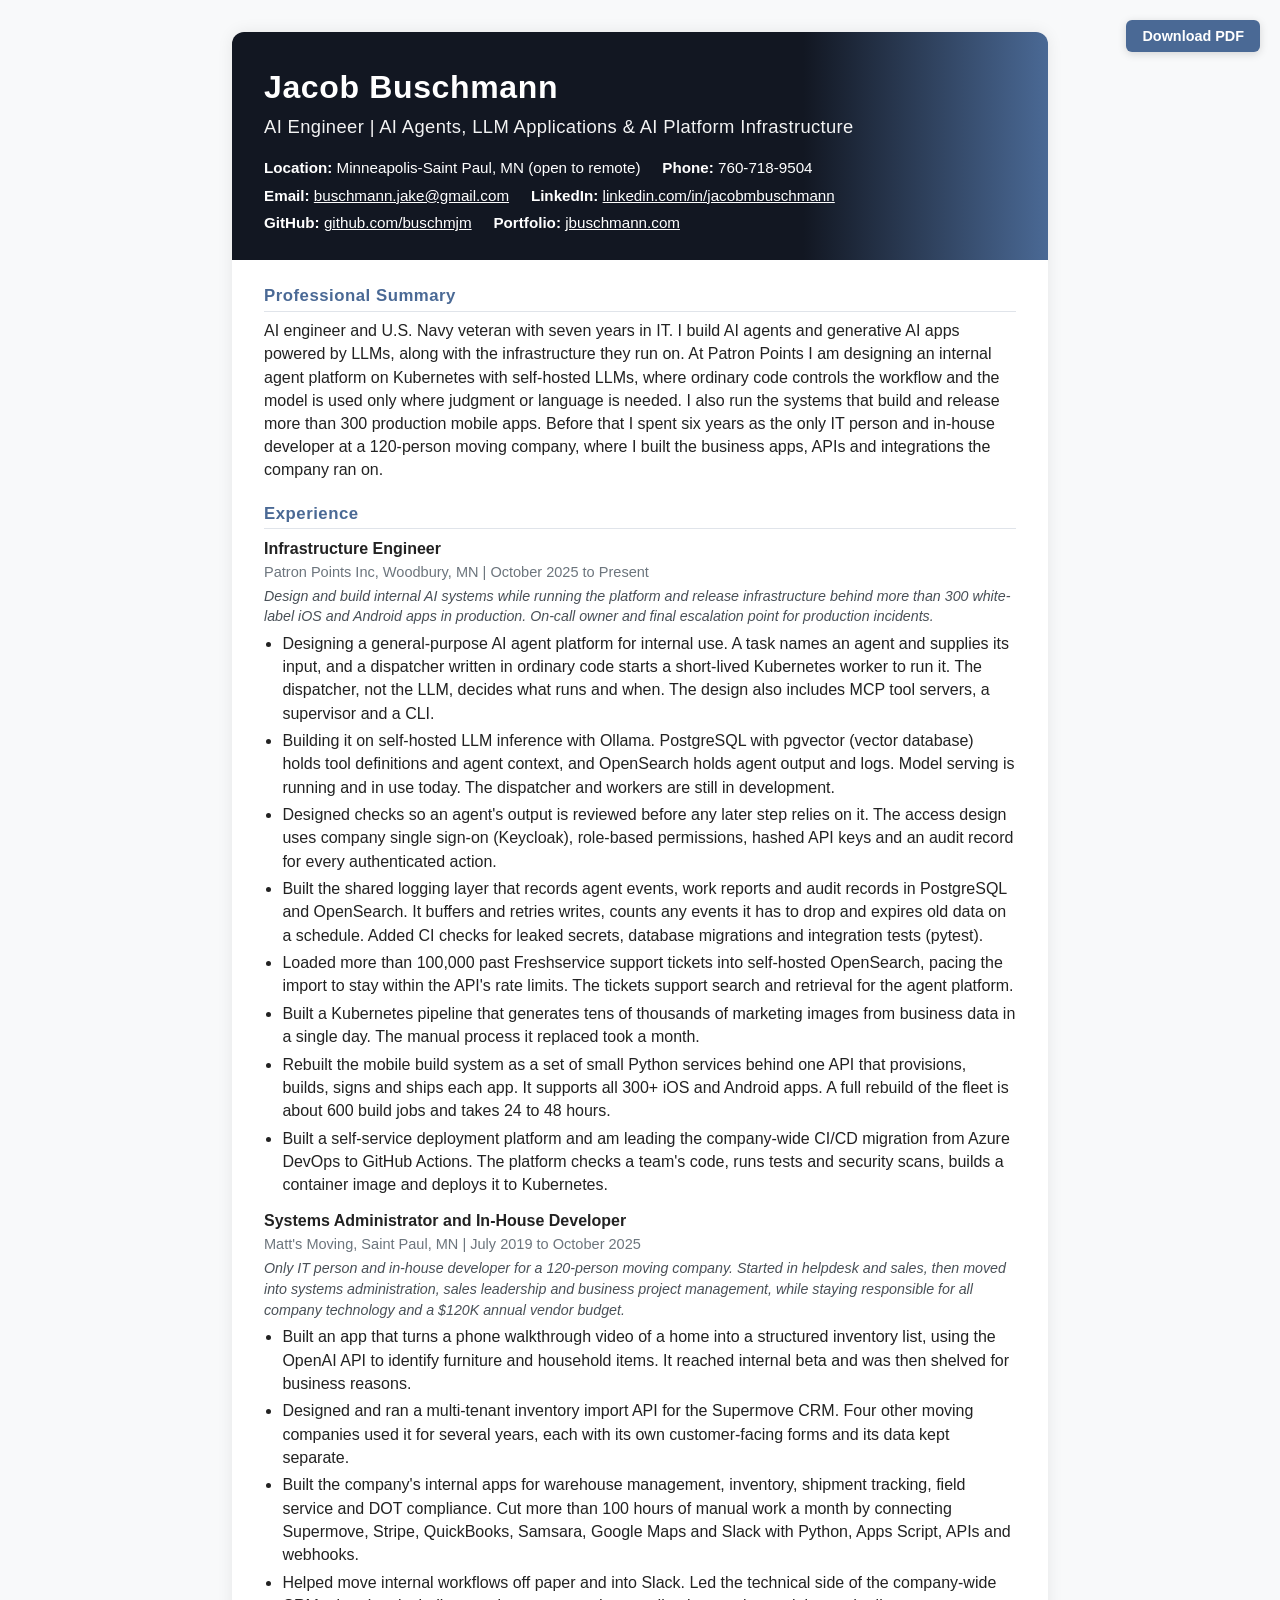
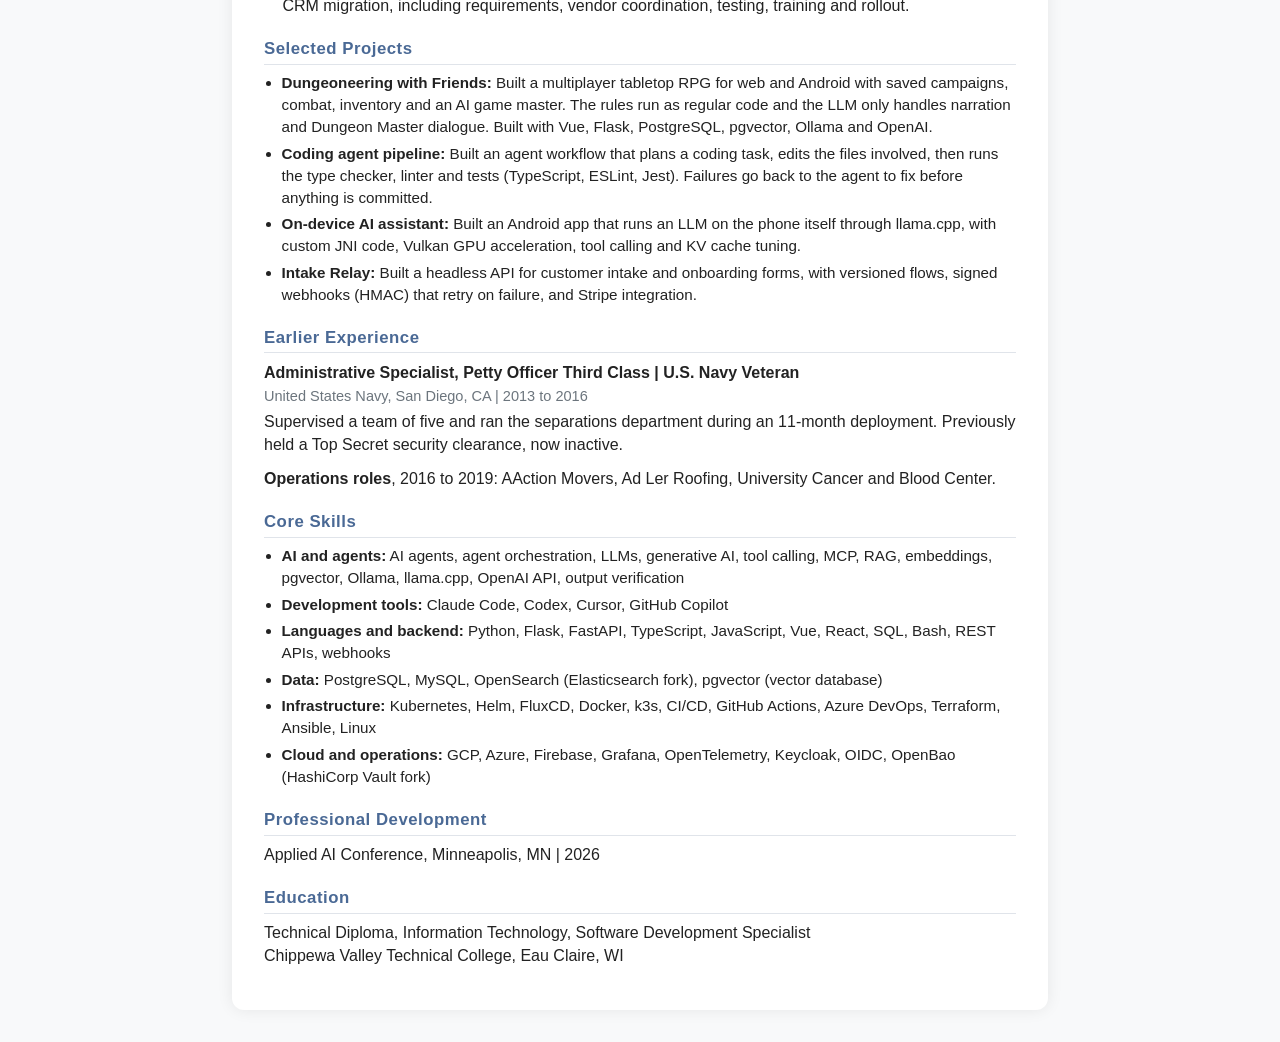
==== commit 250b1033: "Rewrite both resumes in plain language and tune them for ATS" ====
--- a/ai-engineering.html
+++ b/ai-engineering.html
@@ -3,7 +3,7 @@
 <head>
   <meta charset="UTF-8">
   <meta name="viewport" content="width=device-width, initial-scale=1.0">
-  <title>Jacob Buschmann - AI Platform Engineering Resume</title>
+  <title>Jacob Buschmann - AI Engineer Resume</title>
   <link rel="stylesheet" href="resume.css?v=4">
 </head>
 <body data-resume="ai">
@@ -11,15 +11,16 @@
     <button type="button" class="print-btn" id="print-menu-toggle" aria-expanded="false" aria-haspopup="true" aria-controls="print-menu">Download PDF</button>
     <div class="print-menu" id="print-menu" hidden role="menu" aria-labelledby="print-menu-toggle">
       <p class="print-menu-title">Save as PDF (ATS, single column)</p>
-      <button type="button" class="print-menu-item" role="menuitem" data-download="devops"><strong>Platform Engineer</strong><span>Kubernetes, CI/CD, internal platforms and reliability first.</span></button>
-      <button type="button" class="print-menu-item" role="menuitem" data-download="ai"><strong>AI Platform Engineer</strong><span>This page. Agentic systems, AI applications and LLM infrastructure first.</span></button>
+      <button type="button" class="print-menu-item" role="menuitem" data-download="devops"><strong>Platform and DevOps Engineer</strong><span>Kubernetes, CI/CD, internal platforms and reliability first.</span></button>
+      <button type="button" class="print-menu-item" role="menuitem" data-download="ai"><strong>AI Engineer</strong><span>This page. AI agents, LLM applications and AI infrastructure first.</span></button>
     </div>
   </div>
   <div class="resume-wrapper">
     <header class="resume-header">
       <h1>Jacob Buschmann</h1>
-      <h2>AI Platform Engineer | Agentic Systems, LLM Infrastructure &amp; Automation</h2>
+      <h2>AI Engineer | AI Agents, LLM Applications &amp; AI Platform Infrastructure</h2>
       <div class="contact">
+        <span><strong>Location:</strong> Minneapolis-Saint Paul, MN (open to remote)</span>
         <span><strong>Phone:</strong> 760-718-9504</span>
         <span><strong>Email:</strong> <a href="mailto:buschmann.jake@gmail.com">buschmann.jake@gmail.com</a></span>
         <span><strong>LinkedIn:</strong> <a href="https://www.linkedin.com/in/jacobmbuschmann">linkedin.com/in/jacobmbuschmann</a></span>
@@ -29,68 +30,68 @@
     </header>
     <div class="resume-content">
       <h4 class="section-title">Professional Summary</h4>
-      <p>AI platform engineer and U.S. Navy veteran with seven years in IT. I build agentic systems, AI applications and the infrastructure behind them. At Patron Points, I am designing an internal agent platform with self hosted LLMs, Kubernetes workers, deterministic task execution, MCP tools and PostgreSQL. I also own production build and deployment infrastructure for more than 300 mobile applications. Previously, I spent six years building business software, APIs, integrations and automation as the only IT person and in house developer for a 120 person company.</p>
+      <p>AI engineer and U.S. Navy veteran with seven years in IT. I build AI agents and generative AI apps powered by LLMs, along with the infrastructure they run on. At Patron Points I am designing an internal agent platform on Kubernetes with self-hosted LLMs, where ordinary code controls the workflow and the model is used only where judgment or language is needed. I also run the systems that build and release more than 300 production mobile apps. Before that I spent six years as the only IT person and in-house developer at a 120-person moving company, where I built the business apps, APIs and integrations the company ran on.</p>
 
       <h4 class="section-title">Experience</h4>
       <div class="job-block">
         <p class="job-title">Infrastructure Engineer</p>
         <p class="job-meta">Patron Points Inc, Woodbury, MN | October 2025 to Present</p>
-        <p class="job-scope">Design and build AI systems alongside the production platform infrastructure that supports more than 300 white label iOS and Android applications. Final escalation for production incidents and on call owner.</p>
+        <p class="job-scope">Design and build internal AI systems while running the platform and release infrastructure behind more than 300 white-label iOS and Android apps in production. On-call owner and final escalation point for production incidents.</p>
         <ul>
-          <li>Designing a general purpose AI agent platform with a deterministic dispatcher, short lived Kubernetes workers, MCP servers, a supervisor and a CLI. Tasks select an agent definition and provide input. The dispatcher controls execution rather than letting an LLM run the workflow.</li>
-          <li>Building the platform around self hosted Ollama inference, PostgreSQL with pgvector for tool definitions and agent context, and OpenSearch for agent output and logs. Inference is provisioned and in use; dispatcher and worker execution remain in development.</li>
-          <li>Designed verification and governance checks so agent outputs are reviewed before downstream steps use them. The dispatcher design includes Keycloak authentication, role based access, hashed API keys and audit records for authenticated actions.</li>
-          <li>Implemented shared event infrastructure for agent events, work reports and audit records using PostgreSQL and OpenSearch, with buffered writes, retries, dropped event metrics and index retention policies. Added CI checks for secret scanning, database migration testing and pytest integration tests.</li>
-          <li>Moved more than 100,000 historical Freshservice support tickets into self hosted OpenSearch through a rate limited API ingestion process. The data supports ticket search and retrieval for the agent platform.</li>
-          <li>Turned a month long manual marketing process into a same day Kubernetes pipeline that generates tens of thousands of assets from business data.</li>
-          <li>Rebuilt the mobile build platform as modular Python services behind a central orchestration API, integrating iOS signing, Azure DevOps, PostgreSQL, MinIO and Firebase. Supports 300+ production applications. Full fleet rebuilds trigger approximately 600 iOS and Android build jobs and take 24 to 48 hours to process.</li>
-          <li>Built a self service deployment platform and am leading the company wide migration from Azure DevOps to GitHub Actions. The deployment platform validates code, runs checks, builds and publishes images, then deploys to Kubernetes.</li>
+          <li>Designing a general-purpose AI agent platform for internal use. A task names an agent and supplies its input, and a dispatcher written in ordinary code starts a short-lived Kubernetes worker to run it. The dispatcher, not the LLM, decides what runs and when. The design also includes MCP tool servers, a supervisor and a CLI.</li>
+          <li>Building it on self-hosted LLM inference with Ollama. PostgreSQL with pgvector (vector database) holds tool definitions and agent context, and OpenSearch holds agent output and logs. Model serving is running and in use today. The dispatcher and workers are still in development.</li>
+          <li>Designed checks so an agent's output is reviewed before any later step relies on it. The access design uses company single sign-on (Keycloak), role-based permissions, hashed API keys and an audit record for every authenticated action.</li>
+          <li>Built the shared logging layer that records agent events, work reports and audit records in PostgreSQL and OpenSearch. It buffers and retries writes, counts any events it has to drop and expires old data on a schedule. Added CI checks for leaked secrets, database migrations and integration tests (pytest).</li>
+          <li>Loaded more than 100,000 past Freshservice support tickets into self-hosted OpenSearch, pacing the import to stay within the API's rate limits. The tickets support search and retrieval for the agent platform.</li>
+          <li>Built a Kubernetes pipeline that generates tens of thousands of marketing images from business data in a single day. The manual process it replaced took a month.</li>
+          <li>Rebuilt the mobile build system as a set of small Python services behind one API that provisions, builds, signs and ships each app. It supports all 300+ iOS and Android apps. A full rebuild of the fleet is about 600 build jobs and takes 24 to 48 hours.</li>
+          <li>Built a self-service deployment platform and am leading the company-wide CI/CD migration from Azure DevOps to GitHub Actions. The platform checks a team's code, runs tests and security scans, builds a container image and deploys it to Kubernetes.</li>
         </ul>
       </div>
 
       <div class="job-block">
-        <p class="job-title">Systems Administrator | IT Helpdesk | Sales Director | Business Project Manager</p>
+        <p class="job-title">Systems Administrator and In-House Developer</p>
         <p class="job-meta">Matt's Moving, Saint Paul, MN | July 2019 to October 2025</p>
-        <p class="job-scope">Only IT person and in house developer for a 120 person moving company. Built internal software and integrations while also holding sales leadership and business project management responsibilities.</p>
+        <p class="job-scope">Only IT person and in-house developer for a 120-person moving company. Started in helpdesk and sales, then moved into systems administration, sales leadership and business project management, while staying responsible for all company technology and a $120K annual vendor budget.</p>
         <ul>
-          <li>Built a video to inventory application using the OpenAI API to identify furniture and household items from phone walkthrough videos and return structured inventory. Reached internal beta before being shelved for business reasons.</li>
-          <li>Designed a multi tenant inventory import API integrated with Supermove CRM and used by four other moving companies. Built customer facing forms and maintained separation between each company's data.</li>
-          <li>Developed internal applications for warehouse management, shipment tracking, field service and DOT compliance. Automated more than 100 hours of manual work per month through Python, Apps Script, APIs and integrations with Stripe, QuickBooks, Samsara, Google Maps and Slack.</li>
-          <li>Helped move internal workflows into Slack, replacing paper processes, and led the technical work for a company wide CRM migration, including requirements, vendor coordination, testing and rollout.</li>
+          <li>Built an app that turns a phone walkthrough video of a home into a structured inventory list, using the OpenAI API to identify furniture and household items. It reached internal beta and was then shelved for business reasons.</li>
+          <li>Designed and ran a multi-tenant inventory import API for the Supermove CRM. Four other moving companies used it for several years, each with its own customer-facing forms and its data kept separate.</li>
+          <li>Built the company's internal apps for warehouse management, inventory, shipment tracking, field service and DOT compliance. Cut more than 100 hours of manual work a month by connecting Supermove, Stripe, QuickBooks, Samsara, Google Maps and Slack with Python, Apps Script, APIs and webhooks.</li>
+          <li>Helped move internal workflows off paper and into Slack. Led the technical side of the company-wide CRM migration, including requirements, vendor coordination, testing, training and rollout.</li>
         </ul>
       </div>
 
       <h4 class="section-title">Selected Projects</h4>
       <ul class="skills-list">
-        <li><strong>Dungeoneering with Friends:</strong> Built a web and Android tabletop RPG with persistent campaigns, multiplayer, combat and inventory. Game rules run as deterministic code while the LLM handles narration and Dungeon Master interactions. Uses Vue, Flask, PostgreSQL, pgvector, Ollama and OpenAI.</li>
-        <li><strong>Coding agent pipeline:</strong> Built an agent workflow that plans tasks, edits multiple files, runs TypeScript, ESLint and Jest, then returns failures for repair before committing changes.</li>
-        <li><strong>On device AI assistant:</strong> Android application with local LLM inference through llama.cpp, custom JNI, Vulkan GPU acceleration, tool calling and KV cache optimization.</li>
-        <li><strong>Intake Relay:</strong> Headless intake API with versioned flows, webhook retries, HMAC signing and Stripe integration.</li>
+        <li><strong>Dungeoneering with Friends:</strong> Built a multiplayer tabletop RPG for web and Android with saved campaigns, combat, inventory and an AI game master. The rules run as regular code and the LLM only handles narration and Dungeon Master dialogue. Built with Vue, Flask, PostgreSQL, pgvector, Ollama and OpenAI.</li>
+        <li><strong>Coding agent pipeline:</strong> Built an agent workflow that plans a coding task, edits the files involved, then runs the type checker, linter and tests (TypeScript, ESLint, Jest). Failures go back to the agent to fix before anything is committed.</li>
+        <li><strong>On-device AI assistant:</strong> Built an Android app that runs an LLM on the phone itself through llama.cpp, with custom JNI code, Vulkan GPU acceleration, tool calling and KV cache tuning.</li>
+        <li><strong>Intake Relay:</strong> Built a headless API for customer intake and onboarding forms, with versioned flows, signed webhooks (HMAC) that retry on failure, and Stripe integration.</li>
       </ul>
 
       <h4 class="section-title">Earlier Experience</h4>
       <div class="job-block">
         <p class="job-title">Administrative Specialist, Petty Officer Third Class | U.S. Navy Veteran</p>
         <p class="job-meta">United States Navy, San Diego, CA | 2013 to 2016</p>
-        <p>Supervised a team of five and ran the separations department during an 11 month deployment. Previously held a Top Secret security clearance, now inactive.</p>
+        <p>Supervised a team of five and ran the separations department during an 11-month deployment. Previously held a Top Secret security clearance, now inactive.</p>
       </div>
       <p><strong>Operations roles</strong>, 2016 to 2019: AAction Movers, Ad Ler Roofing, University Cancer and Blood Center.</p>
 
       <h4 class="section-title">Core Skills</h4>
       <ul class="skills-list">
-        <li><strong>AI and agents:</strong> Agent orchestration, tool calling, MCP, RAG, embeddings, pgvector, Ollama, llama.cpp, OpenAI API, output verification</li>
+        <li><strong>AI and agents:</strong> AI agents, agent orchestration, LLMs, generative AI, tool calling, MCP, RAG, embeddings, pgvector, Ollama, llama.cpp, OpenAI API, output verification</li>
         <li><strong>Development tools:</strong> Claude Code, Codex, Cursor, GitHub Copilot</li>
         <li><strong>Languages and backend:</strong> Python, Flask, FastAPI, TypeScript, JavaScript, Vue, React, SQL, Bash, REST APIs, webhooks</li>
-        <li><strong>Data:</strong> PostgreSQL, MySQL, OpenSearch, pgvector</li>
-        <li><strong>Infrastructure:</strong> Kubernetes, Helm, FluxCD, Docker, k3s, GitHub Actions, Azure DevOps, Terraform, Ansible, Linux</li>
-        <li><strong>Cloud and operations:</strong> GCP, Azure, Firebase, Grafana, OpenTelemetry, Keycloak, OIDC, OpenBao</li>
+        <li><strong>Data:</strong> PostgreSQL, MySQL, OpenSearch (Elasticsearch fork), pgvector (vector database)</li>
+        <li><strong>Infrastructure:</strong> Kubernetes, Helm, FluxCD, Docker, k3s, CI/CD, GitHub Actions, Azure DevOps, Terraform, Ansible, Linux</li>
+        <li><strong>Cloud and operations:</strong> GCP, Azure, Firebase, Grafana, OpenTelemetry, Keycloak, OIDC, OpenBao (HashiCorp Vault fork)</li>
       </ul>
 
       <h4 class="section-title">Professional Development</h4>
       <p>Applied AI Conference, Minneapolis, MN | 2026</p>
 
       <h4 class="section-title">Education</h4>
-      <p>Technical Diploma, IT, Software Development Specialist<br>Chippewa Valley Technical College, Eau Claire, WI</p>
+      <p>Technical Diploma, Information Technology, Software Development Specialist<br>Chippewa Valley Technical College, Eau Claire, WI</p>
     </div>
   </div>
   <script src="print.js?v=4"></script>
--- a/resume.css
+++ b/resume.css
@@ -1,4 +1,4 @@
-/* Shared styles for the two single-column ATS resumes: index.html (DevOps) and ai-engineering.html */
+/* Shared styles for the two single column ATS resumes. */
 
 :root {
   --accent: #4a6995;
@@ -9,11 +9,7 @@
   --font-sans: "Segoe UI", Calibri, Arial, Helvetica, sans-serif;
 }
 
-*,
-*::before,
-*::after {
-  box-sizing: border-box;
-}
+*, *::before, *::after { box-sizing: border-box; }
 
 body {
   margin: 0;
@@ -24,24 +20,11 @@
   color: var(--text);
 }
 
-a {
-  color: var(--accent);
-}
-
-a:hover {
-  color: #3a5580;
-}
-
-p {
-  margin: 0 0 0.65rem;
-  orphans: 2;
-  widows: 2;
-}
-
-ul {
-  margin: 0 0 1rem;
-  padding-left: 1.2rem;
-}
+a { color: var(--accent); }
+a:hover { color: #3a5580; }
+
+p { margin: 0 0 0.65rem; orphans: 2; widows: 2; }
+ul { margin: 0 0 0.8rem; padding-left: 1.15rem; }
 
 .resume-wrapper {
   max-width: 8.5in;
@@ -52,7 +35,6 @@
   overflow: hidden;
 }
 
-/* Header (screen) */
 .resume-header {
   background: linear-gradient(90deg, var(--header-dark) 70%, var(--accent) 100%);
   color: #fff;
@@ -82,26 +64,19 @@
 
 .resume-header .contact span {
   display: inline-block;
-  margin-right: 1.25rem;
-  margin-bottom: 0.25rem;
-}
-
-.resume-header a {
-  color: #fff;
-  text-decoration: underline;
-}
-
-/* Single column body */
-.resume-content {
-  padding: 1.5rem 2rem 2rem;
-}
-
-/* Sections */
+  margin-right: 1.1rem;
+  margin-bottom: 0.2rem;
+}
+
+.resume-header a { color: #fff; text-decoration: underline; }
+
+.resume-content { padding: 1.5rem 2rem 2rem; }
+
 .section-title {
   color: var(--accent);
   font-size: 1.05rem;
   font-weight: 700;
-  margin: 1.5rem 0 0.5rem;
+  margin: 1.25rem 0 0.45rem;
   letter-spacing: 0.03em;
   border-bottom: 1.5px solid var(--border);
   padding-bottom: 0.15rem;
@@ -109,62 +84,32 @@
   page-break-after: avoid;
 }
 
-.resume-content > .section-title:first-child {
-  margin-top: 0;
-}
+.resume-content > .section-title:first-child { margin-top: 0; }
 
 .skills-list {
   font-size: 0.95rem;
-  margin-bottom: 1rem;
-  padding-left: 1.15rem;
-}
-
-.skills-list li {
-  margin-bottom: 0.35rem;
-}
-
-.resume-content li {
-  margin-bottom: 0.45rem;
-}
-
-/* Long jobs may split across pages; single bullets and short blocks stay whole */
-.job-block {
-  margin-bottom: 1rem;
-}
-
-.job-block li,
-.job-block p {
+  margin-bottom: 0.7rem;
+  padding-left: 1.1rem;
+}
+
+.skills-list li { margin-bottom: 0.22rem; }
+.resume-content li { margin-bottom: 0.28rem; }
+
+.job-block { margin-bottom: 0.7rem; }
+.job-block li, .job-block p {
   break-inside: avoid;
   page-break-inside: avoid;
 }
 
-.job-title,
-.job-meta,
-.job-scope {
+.job-title, .job-meta, .job-scope {
   break-after: avoid;
   page-break-after: avoid;
 }
 
-.job-title {
-  font-weight: 600;
-  font-size: 1.02rem;
-  margin: 0;
-}
-
-.job-meta {
-  color: var(--muted);
-  font-size: 0.95rem;
-  margin: 0.15rem 0 0.2rem;
-}
-
-.job-scope {
-  color: #495057;
-  font-size: 0.92rem;
-  font-style: italic;
-  margin: 0 0 0.4rem;
-}
-
-/* Download button + menu */
+.job-title { font-weight: 600; font-size: 1rem; margin: 0; }
+.job-meta { color: var(--muted); font-size: 0.91rem; margin: 0.12rem 0 0.18rem; }
+.job-scope { color: #495057; font-size: 0.89rem; font-style: italic; margin: 0 0 0.32rem; }
+
 .print-actions {
   position: fixed;
   top: 1.25rem;
@@ -188,9 +133,7 @@
   box-shadow: 0 2px 8px rgba(0, 0, 0, 0.15);
 }
 
-.print-btn:hover {
-  background: #3a5580;
-}
+.print-btn:hover { background: #3a5580; }
 
 .print-menu {
   margin-top: 0.5rem;
@@ -203,10 +146,7 @@
   box-shadow: 0 8px 24px rgba(0, 0, 0, 0.12);
 }
 
-.print-menu[hidden] {
-  display: none;
-}
-
+.print-menu[hidden] { display: none; }
 .print-menu-title {
   margin: 0.25rem 0.5rem 0.35rem;
   font-size: 0.72rem;
@@ -231,46 +171,16 @@
   color: var(--text);
 }
 
-.print-menu-item:hover {
-  background: #f4f6fa;
-}
-
-.print-menu-item strong {
-  display: block;
-  font-weight: 600;
-  margin-bottom: 0.15rem;
-}
-
-.print-menu-item span {
-  display: block;
-  font-size: 0.8rem;
-  color: var(--muted);
-  font-weight: 400;
-}
+.print-menu-item:hover { background: #f4f6fa; }
+.print-menu-item strong { display: block; font-weight: 600; margin-bottom: 0.15rem; }
+.print-menu-item span { display: block; font-size: 0.8rem; color: var(--muted); font-weight: 400; }
 
 @media (max-width: 900px) {
-  /* Keep the card off the screen edges and line the header up with the body text */
-  .resume-wrapper {
-    margin: 1rem;
-    border-radius: 10px;
-  }
-
-  .resume-header {
-    padding: 1.5rem 1.25rem 1.25rem;
-  }
-
-  .resume-header h1 {
-    font-size: 1.7rem;
-  }
-
-  .resume-header h2 {
-    font-size: 1.05rem;
-  }
-
-  .resume-content {
-    padding: 1.25rem 1.25rem 1.5rem;
-  }
-
+  .resume-wrapper { margin: 1rem; border-radius: 10px; }
+  .resume-header { padding: 1.5rem 1.25rem 1.25rem; }
+  .resume-header h1 { font-size: 1.7rem; }
+  .resume-header h2 { font-size: 1.05rem; }
+  .resume-content { padding: 1.25rem 1.25rem 1.5rem; }
   .print-actions {
     position: static;
     align-items: stretch;
@@ -279,35 +189,21 @@
     background: #fff;
     border-bottom: 1px solid var(--border);
   }
-
-  .print-btn {
-    width: 100%;
-  }
-
-  .print-menu {
-    min-width: 100%;
-    max-width: none;
-  }
-}
-
-/* Print / PDF: flat header, no background graphics needed */
+  .print-btn { width: 100%; }
+  .print-menu { min-width: 100%; max-width: none; }
+}
+
 @media print {
-  @page {
-    size: letter;
-    margin: 0.6in;
-  }
-
-  .print-actions,
-  .print-menu {
-    display: none !important;
-  }
+  @page { size: letter; margin: 0.45in 0.48in; }
+
+  .print-actions, .print-menu { display: none !important; }
 
   body {
     background: #fff !important;
     margin: 0;
     font-family: var(--font-sans);
-    font-size: 10.5pt;
-    line-height: 1.12;
+    font-size: 9.7pt;
+    line-height: 1.1;
     color: #000;
   }
 
@@ -323,71 +219,38 @@
   .resume-header {
     background: #fff !important;
     color: #000 !important;
-    padding: 0 0 10pt !important;
-    border-bottom: 2pt solid var(--header-dark);
+    padding: 0 0 7pt !important;
+    border-bottom: 1.5pt solid var(--header-dark);
     -webkit-print-color-adjust: economy;
     print-color-adjust: economy;
   }
 
-  .resume-header h1 {
-    font-size: 20pt;
-    color: var(--header-dark);
-  }
-
-  .resume-header h2 {
-    font-size: 12pt;
-    color: var(--accent);
-    opacity: 1;
-  }
-
-  .resume-header .contact {
-    font-size: 9.5pt;
-    margin-top: 6pt;
-  }
-
-  .resume-header a {
-    color: #1a4a7a !important;
-    text-decoration: underline !important;
-  }
-
-  .resume-content {
-    padding: 8pt 0 0 !important;
-  }
-
+  .resume-header h1 { font-size: 19pt; color: var(--header-dark); }
+  .resume-header h2 { font-size: 10.8pt; color: var(--accent); opacity: 1; }
+  .resume-header .contact { font-size: 8.7pt; margin-top: 4pt; line-height: 1.35; }
+  .resume-header .contact span { margin-right: 0.75rem; margin-bottom: 0; }
+  .resume-header a { color: #1a4a7a !important; text-decoration: underline !important; }
+
+  .resume-content { padding: 5pt 0 0 !important; }
   .section-title {
-    font-size: 11pt;
-    margin-top: 10pt;
-    margin-bottom: 4pt;
+    font-size: 10.2pt;
+    margin-top: 7pt;
+    margin-bottom: 2.5pt;
     color: var(--header-dark);
     border-bottom-color: #ccc;
     break-after: avoid;
   }
 
-  .job-title {
-    font-size: 10.5pt;
-  }
-
-  .job-meta,
-  .job-scope {
-    font-size: 9.5pt;
-  }
-
-  .skills-list,
-  .resume-content li {
-    font-size: 10pt;
-  }
-
-  .job-block {
-    margin-bottom: 8pt;
-  }
-
-  a {
-    color: #1a4a7a;
-    text-decoration: underline;
-  }
-
-  a[href^="http"]:after,
-  a[href^="mailto"]:after {
-    content: none;
-  }
-}
+  .job-title { font-size: 9.8pt; }
+  .job-meta { font-size: 8.8pt; margin-top: 0.5pt; margin-bottom: 1pt; }
+  .job-scope { font-size: 8.5pt; margin-bottom: 2pt; }
+  .skills-list, .resume-content li { font-size: 9.2pt; }
+  .skills-list { margin-bottom: 3pt; }
+  .skills-list li, .resume-content li { margin-bottom: 1.8pt; }
+  .job-block { margin-bottom: 4pt; }
+  p { margin-bottom: 3pt; }
+  ul { margin-bottom: 4pt; padding-left: 13pt; }
+
+  a { color: #1a4a7a; text-decoration: underline; }
+  a[href^="http"]:after, a[href^="mailto"]:after { content: none; }
+}
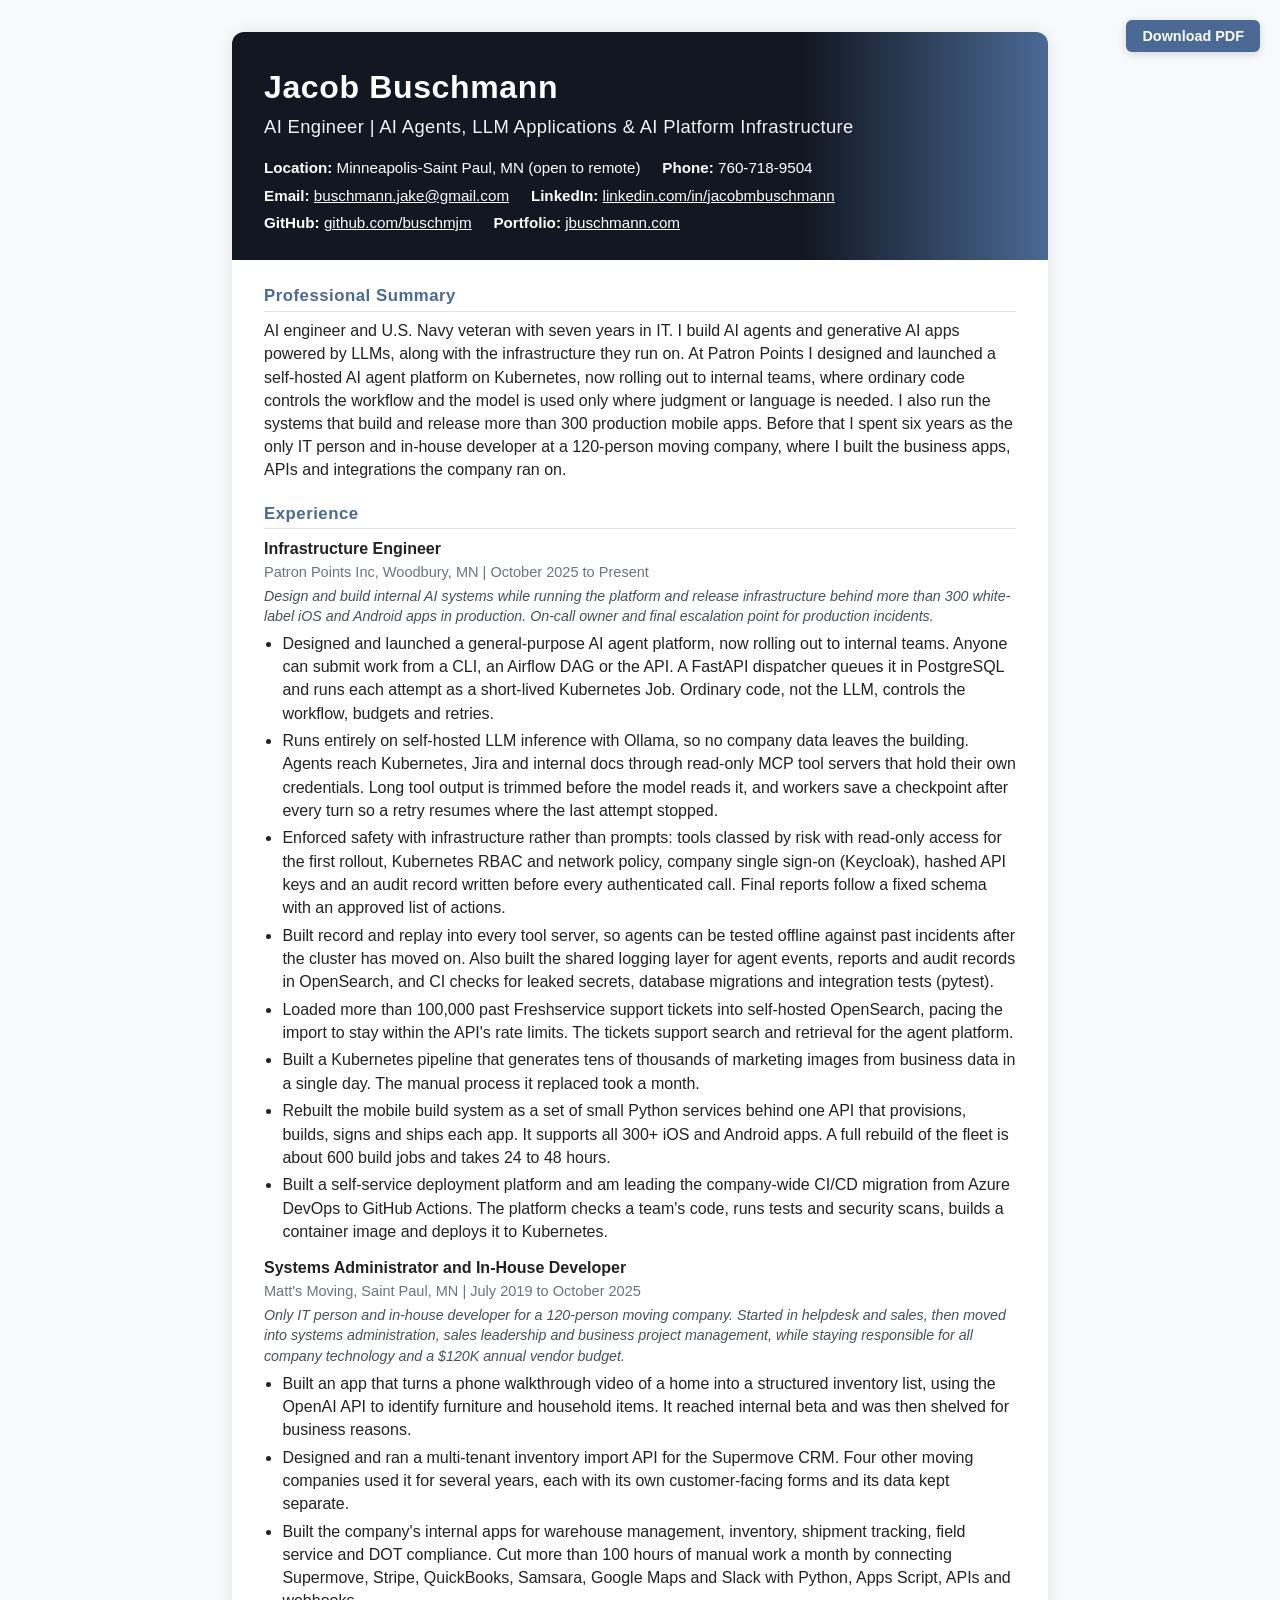
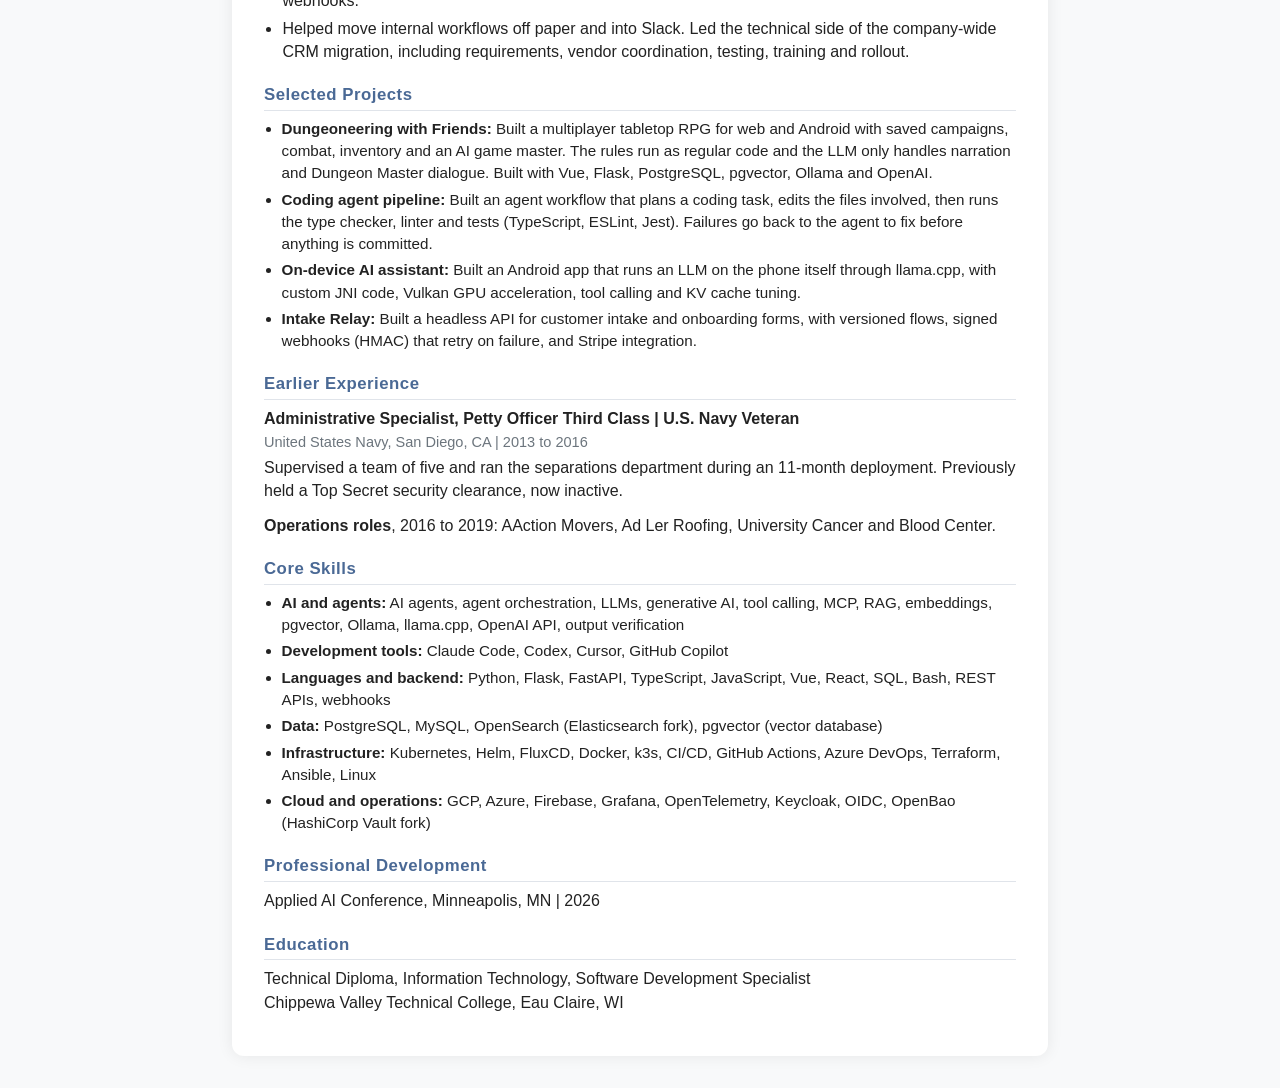
==== commit 816b9cf1: "Present the AI agent platform as launched and rolling out Replace the "in development" wording on bo" ====
--- a/ai-engineering.html
+++ b/ai-engineering.html
@@ -30,7 +30,7 @@
     </header>
     <div class="resume-content">
       <h4 class="section-title">Professional Summary</h4>
-      <p>AI engineer and U.S. Navy veteran with seven years in IT. I build AI agents and generative AI apps powered by LLMs, along with the infrastructure they run on. At Patron Points I am designing an internal agent platform on Kubernetes with self-hosted LLMs, where ordinary code controls the workflow and the model is used only where judgment or language is needed. I also run the systems that build and release more than 300 production mobile apps. Before that I spent six years as the only IT person and in-house developer at a 120-person moving company, where I built the business apps, APIs and integrations the company ran on.</p>
+      <p>AI engineer and U.S. Navy veteran with seven years in IT. I build AI agents and generative AI apps powered by LLMs, along with the infrastructure they run on. At Patron Points I designed and launched a self-hosted AI agent platform on Kubernetes, now rolling out to internal teams, where ordinary code controls the workflow and the model is used only where judgment or language is needed. I also run the systems that build and release more than 300 production mobile apps. Before that I spent six years as the only IT person and in-house developer at a 120-person moving company, where I built the business apps, APIs and integrations the company ran on.</p>
 
       <h4 class="section-title">Experience</h4>
       <div class="job-block">
@@ -38,10 +38,10 @@
         <p class="job-meta">Patron Points Inc, Woodbury, MN | October 2025 to Present</p>
         <p class="job-scope">Design and build internal AI systems while running the platform and release infrastructure behind more than 300 white-label iOS and Android apps in production. On-call owner and final escalation point for production incidents.</p>
         <ul>
-          <li>Designing a general-purpose AI agent platform for internal use. A task names an agent and supplies its input, and a dispatcher written in ordinary code starts a short-lived Kubernetes worker to run it. The dispatcher, not the LLM, decides what runs and when. The design also includes MCP tool servers, a supervisor and a CLI.</li>
-          <li>Building it on self-hosted LLM inference with Ollama. PostgreSQL with pgvector (vector database) holds tool definitions and agent context, and OpenSearch holds agent output and logs. Model serving is running and in use today. The dispatcher and workers are still in development.</li>
-          <li>Designed checks so an agent's output is reviewed before any later step relies on it. The access design uses company single sign-on (Keycloak), role-based permissions, hashed API keys and an audit record for every authenticated action.</li>
-          <li>Built the shared logging layer that records agent events, work reports and audit records in PostgreSQL and OpenSearch. It buffers and retries writes, counts any events it has to drop and expires old data on a schedule. Added CI checks for leaked secrets, database migrations and integration tests (pytest).</li>
+          <li>Designed and launched a general-purpose AI agent platform, now rolling out to internal teams. Anyone can submit work from a CLI, an Airflow DAG or the API. A FastAPI dispatcher queues it in PostgreSQL and runs each attempt as a short-lived Kubernetes Job. Ordinary code, not the LLM, controls the workflow, budgets and retries.</li>
+          <li>Runs entirely on self-hosted LLM inference with Ollama, so no company data leaves the building. Agents reach Kubernetes, Jira and internal docs through read-only MCP tool servers that hold their own credentials. Long tool output is trimmed before the model reads it, and workers save a checkpoint after every turn so a retry resumes where the last attempt stopped.</li>
+          <li>Enforced safety with infrastructure rather than prompts: tools classed by risk with read-only access for the first rollout, Kubernetes RBAC and network policy, company single sign-on (Keycloak), hashed API keys and an audit record written before every authenticated call. Final reports follow a fixed schema with an approved list of actions.</li>
+          <li>Built record and replay into every tool server, so agents can be tested offline against past incidents after the cluster has moved on. Also built the shared logging layer for agent events, reports and audit records in OpenSearch, and CI checks for leaked secrets, database migrations and integration tests (pytest).</li>
           <li>Loaded more than 100,000 past Freshservice support tickets into self-hosted OpenSearch, pacing the import to stay within the API's rate limits. The tickets support search and retrieval for the agent platform.</li>
           <li>Built a Kubernetes pipeline that generates tens of thousands of marketing images from business data in a single day. The manual process it replaced took a month.</li>
           <li>Rebuilt the mobile build system as a set of small Python services behind one API that provisions, builds, signs and ships each app. It supports all 300+ iOS and Android apps. A full rebuild of the fleet is about 600 build jobs and takes 24 to 48 hours.</li>
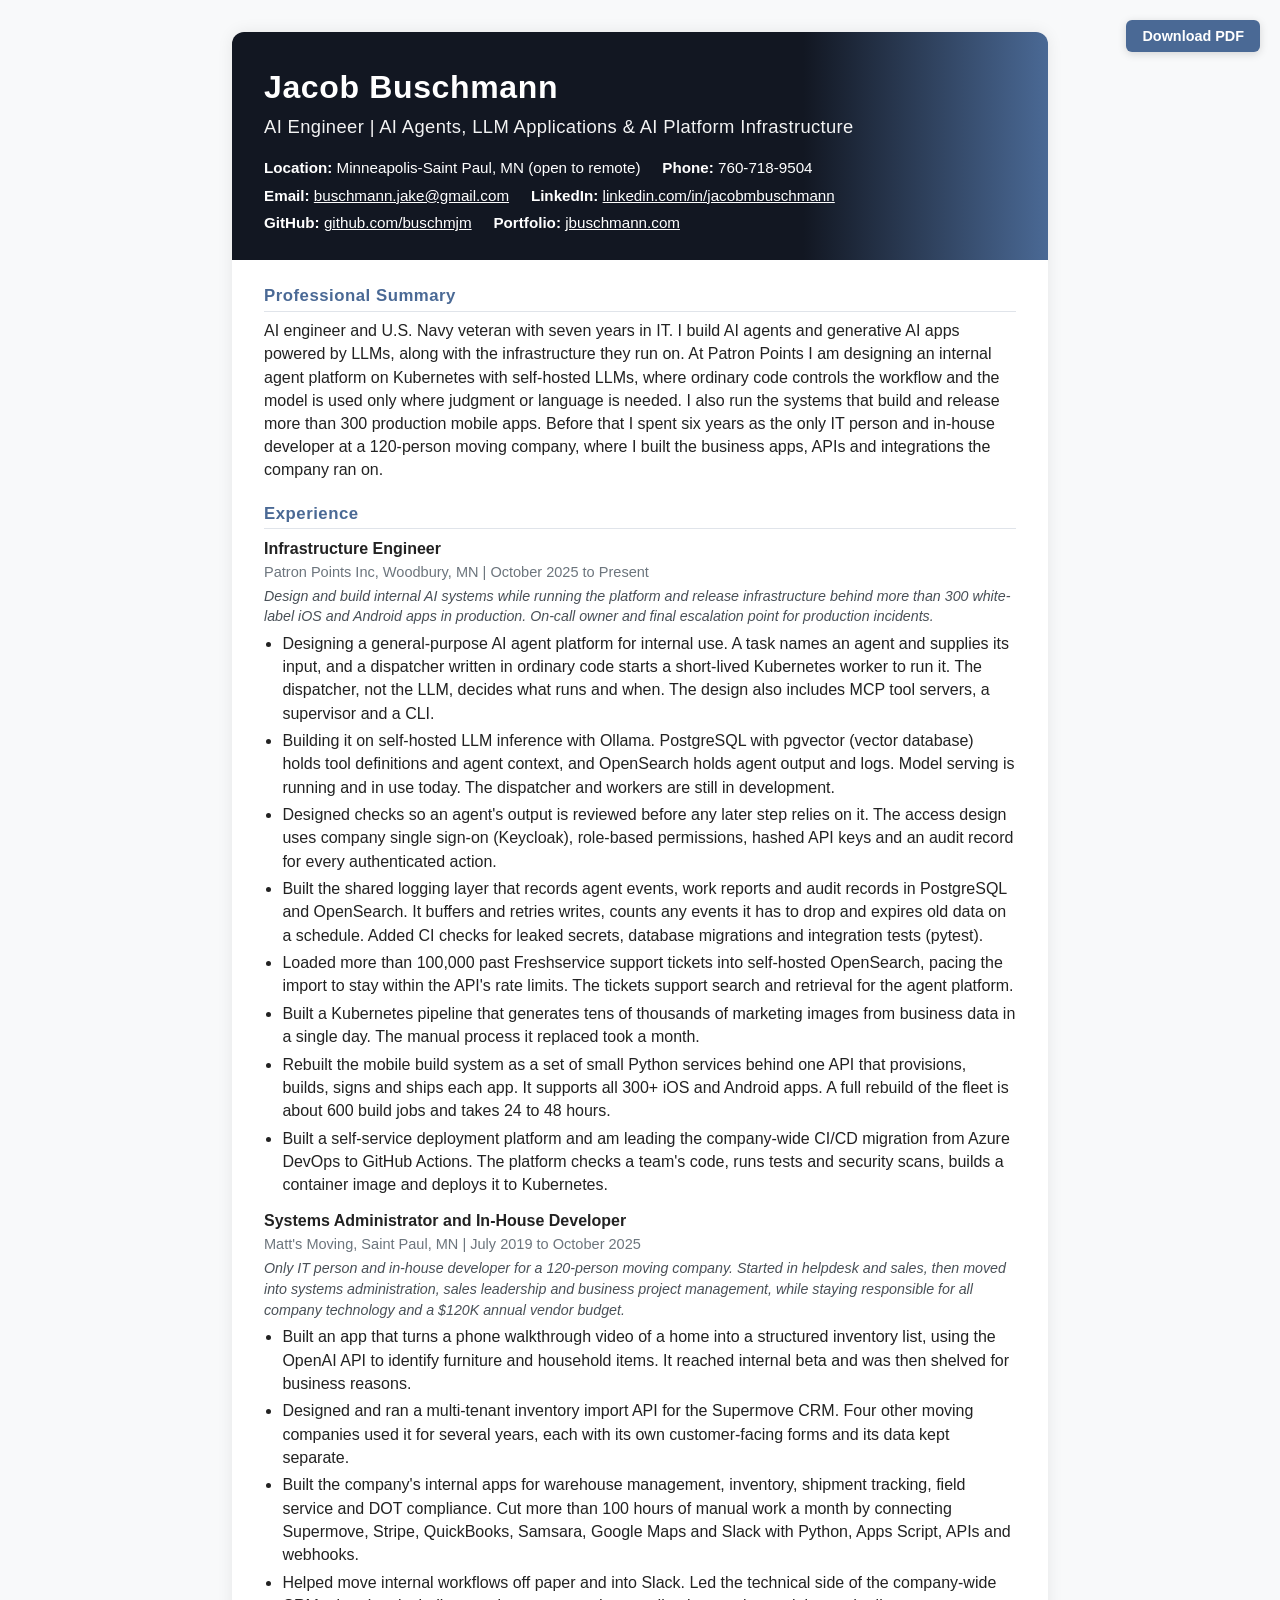
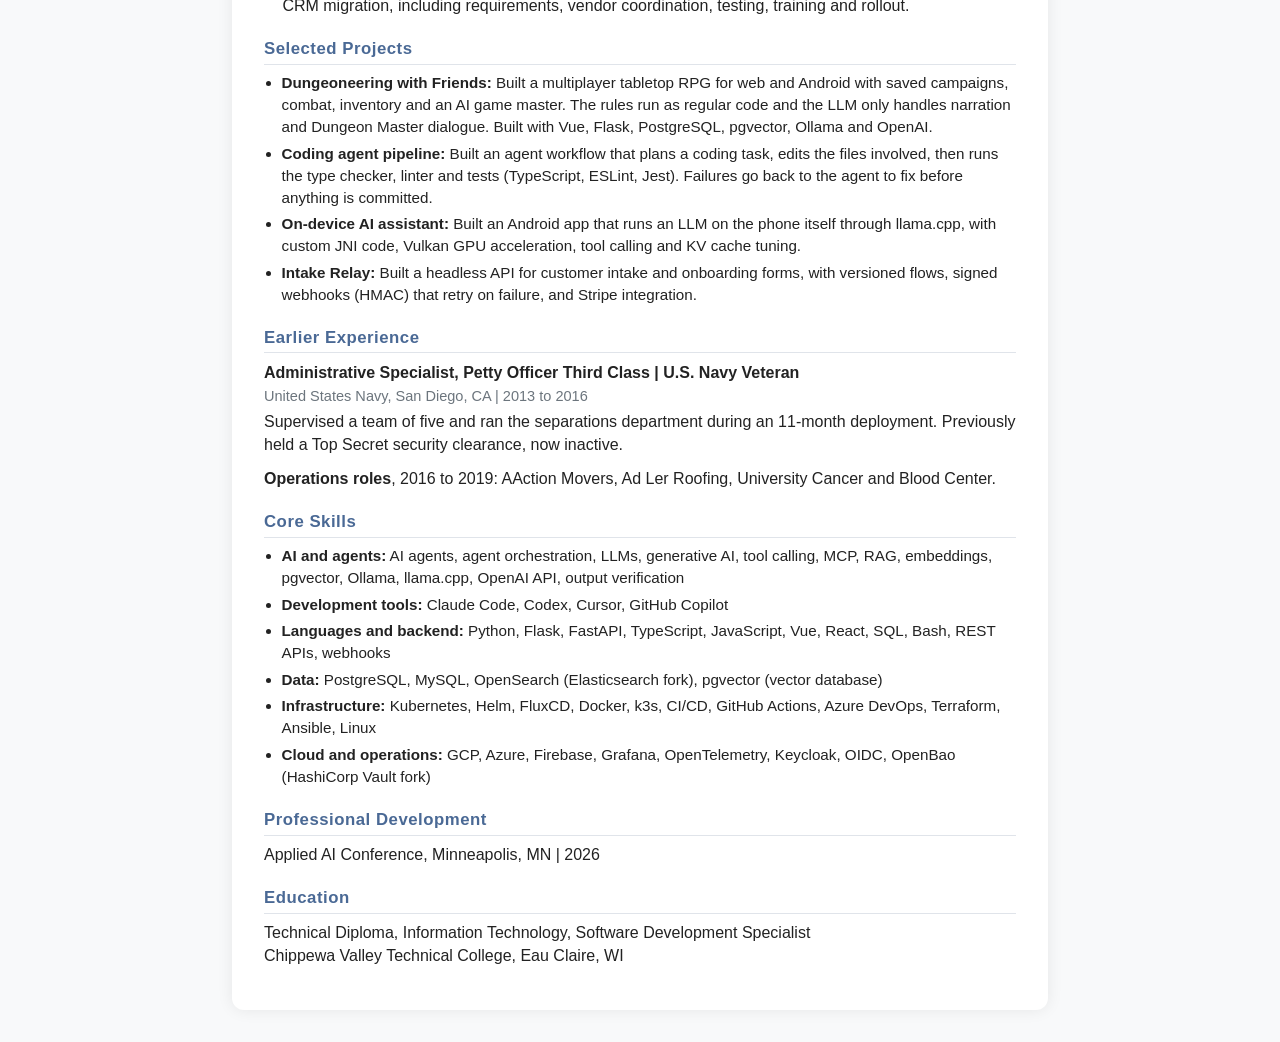
==== commit 13704ace: "Update resume versions and PDF menu" ====
--- a/ai-engineering.html
+++ b/ai-engineering.html
@@ -13,6 +13,7 @@
       <p class="print-menu-title">Save as PDF (ATS, single column)</p>
       <button type="button" class="print-menu-item" role="menuitem" data-download="devops"><strong>Platform and DevOps Engineer</strong><span>Kubernetes, CI/CD, internal platforms and reliability first.</span></button>
       <button type="button" class="print-menu-item" role="menuitem" data-download="ai"><strong>AI Engineer</strong><span>This page. AI agents, LLM applications and AI infrastructure first.</span></button>
+      <button type="button" class="print-menu-item" role="menuitem" data-download="systems"><strong>Systems Administrator</strong><span>IT operations, business systems and automation first.</span></button>
     </div>
   </div>
   <div class="resume-wrapper">
@@ -30,7 +31,7 @@
     </header>
     <div class="resume-content">
       <h4 class="section-title">Professional Summary</h4>
-      <p>AI engineer and U.S. Navy veteran with seven years in IT. I build AI agents and generative AI apps powered by LLMs, along with the infrastructure they run on. At Patron Points I designed and launched a self-hosted AI agent platform on Kubernetes, now rolling out to internal teams, where ordinary code controls the workflow and the model is used only where judgment or language is needed. I also run the systems that build and release more than 300 production mobile apps. Before that I spent six years as the only IT person and in-house developer at a 120-person moving company, where I built the business apps, APIs and integrations the company ran on.</p>
+      <p>AI engineer and U.S. Navy veteran with seven years in IT. I build AI agents and generative AI apps powered by LLMs, along with the infrastructure they run on. At Patron Points I am designing an internal agent platform on Kubernetes with self-hosted LLMs, where ordinary code controls the workflow and the model is used only where judgment or language is needed. I also run the systems that build and release more than 300 production mobile apps. Before that I spent six years as the only IT person and in-house developer at a 120-person moving company, where I built the business apps, APIs and integrations the company ran on.</p>
 
       <h4 class="section-title">Experience</h4>
       <div class="job-block">
@@ -38,10 +39,10 @@
         <p class="job-meta">Patron Points Inc, Woodbury, MN | October 2025 to Present</p>
         <p class="job-scope">Design and build internal AI systems while running the platform and release infrastructure behind more than 300 white-label iOS and Android apps in production. On-call owner and final escalation point for production incidents.</p>
         <ul>
-          <li>Designed and launched a general-purpose AI agent platform, now rolling out to internal teams. Anyone can submit work from a CLI, an Airflow DAG or the API. A FastAPI dispatcher queues it in PostgreSQL and runs each attempt as a short-lived Kubernetes Job. Ordinary code, not the LLM, controls the workflow, budgets and retries.</li>
-          <li>Runs entirely on self-hosted LLM inference with Ollama, so no company data leaves the building. Agents reach Kubernetes, Jira and internal docs through read-only MCP tool servers that hold their own credentials. Long tool output is trimmed before the model reads it, and workers save a checkpoint after every turn so a retry resumes where the last attempt stopped.</li>
-          <li>Enforced safety with infrastructure rather than prompts: tools classed by risk with read-only access for the first rollout, Kubernetes RBAC and network policy, company single sign-on (Keycloak), hashed API keys and an audit record written before every authenticated call. Final reports follow a fixed schema with an approved list of actions.</li>
-          <li>Built record and replay into every tool server, so agents can be tested offline against past incidents after the cluster has moved on. Also built the shared logging layer for agent events, reports and audit records in OpenSearch, and CI checks for leaked secrets, database migrations and integration tests (pytest).</li>
+          <li>Designing a general-purpose AI agent platform for internal use. A task names an agent and supplies its input, and a dispatcher written in ordinary code starts a short-lived Kubernetes worker to run it. The dispatcher, not the LLM, decides what runs and when. The design also includes MCP tool servers, a supervisor and a CLI.</li>
+          <li>Building it on self-hosted LLM inference with Ollama. PostgreSQL with pgvector (vector database) holds tool definitions and agent context, and OpenSearch holds agent output and logs. Model serving is running and in use today. The dispatcher and workers are still in development.</li>
+          <li>Designed checks so an agent's output is reviewed before any later step relies on it. The access design uses company single sign-on (Keycloak), role-based permissions, hashed API keys and an audit record for every authenticated action.</li>
+          <li>Built the shared logging layer that records agent events, work reports and audit records in PostgreSQL and OpenSearch. It buffers and retries writes, counts any events it has to drop and expires old data on a schedule. Added CI checks for leaked secrets, database migrations and integration tests (pytest).</li>
           <li>Loaded more than 100,000 past Freshservice support tickets into self-hosted OpenSearch, pacing the import to stay within the API's rate limits. The tickets support search and retrieval for the agent platform.</li>
           <li>Built a Kubernetes pipeline that generates tens of thousands of marketing images from business data in a single day. The manual process it replaced took a month.</li>
           <li>Rebuilt the mobile build system as a set of small Python services behind one API that provisions, builds, signs and ships each app. It supports all 300+ iOS and Android apps. A full rebuild of the fleet is about 600 build jobs and takes 24 to 48 hours.</li>
--- a/resume.css
+++ b/resume.css
@@ -1,4 +1,4 @@
-/* Shared styles for the two single column ATS resumes. */
+/* Shared styles for the three single column ATS resumes. */
 
 :root {
   --accent: #4a6995;
